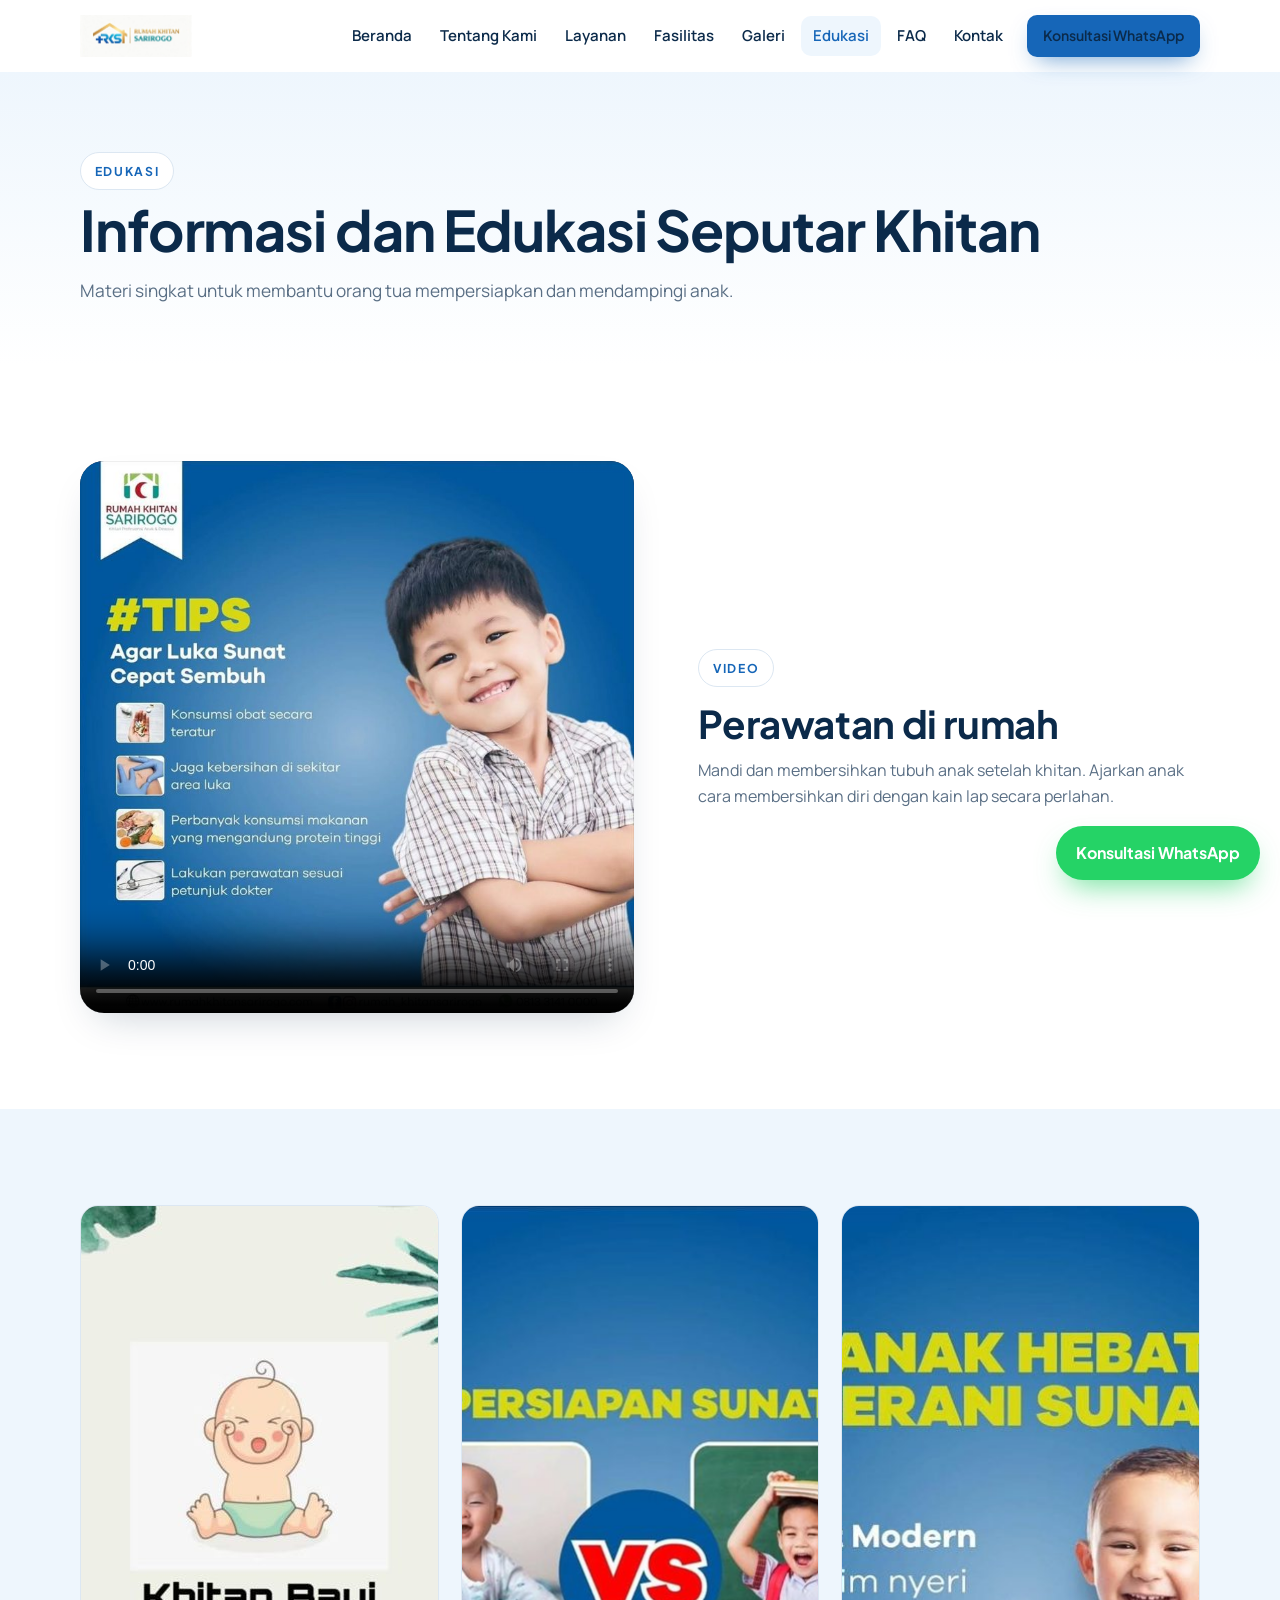
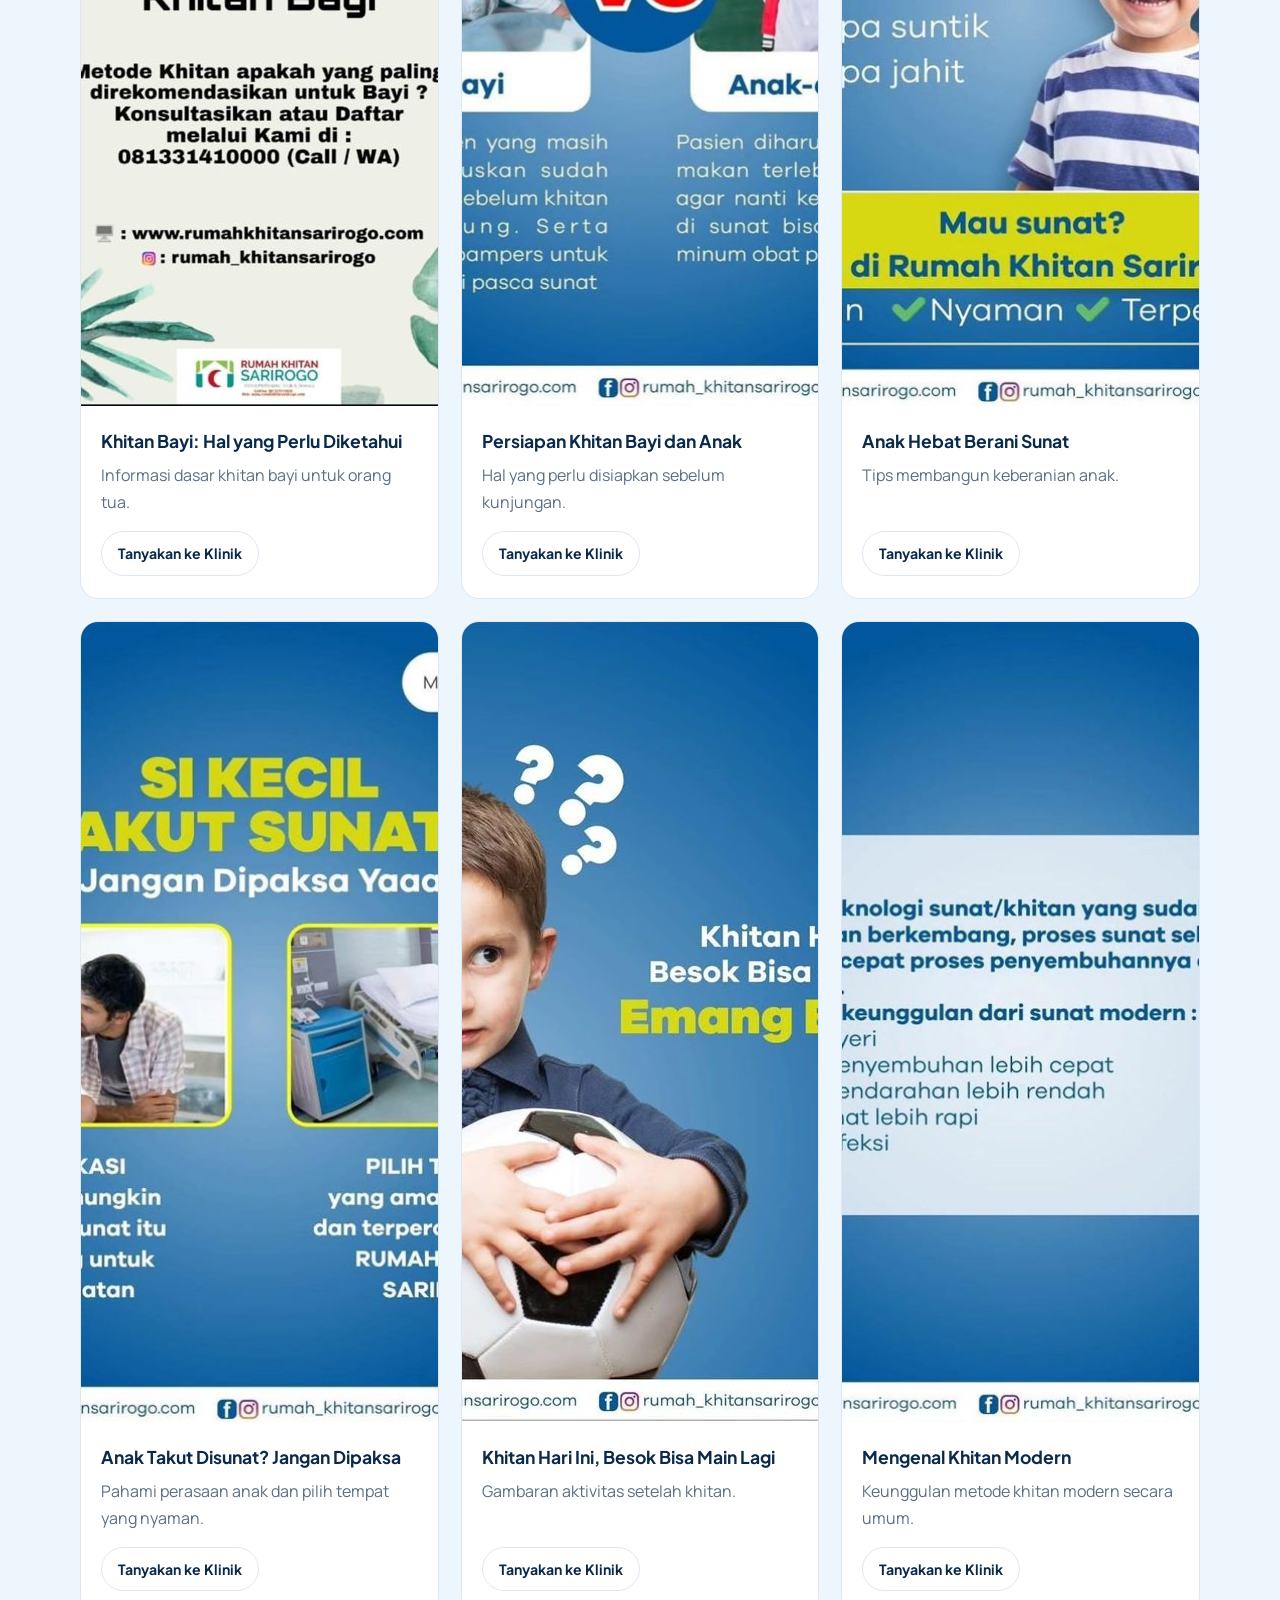
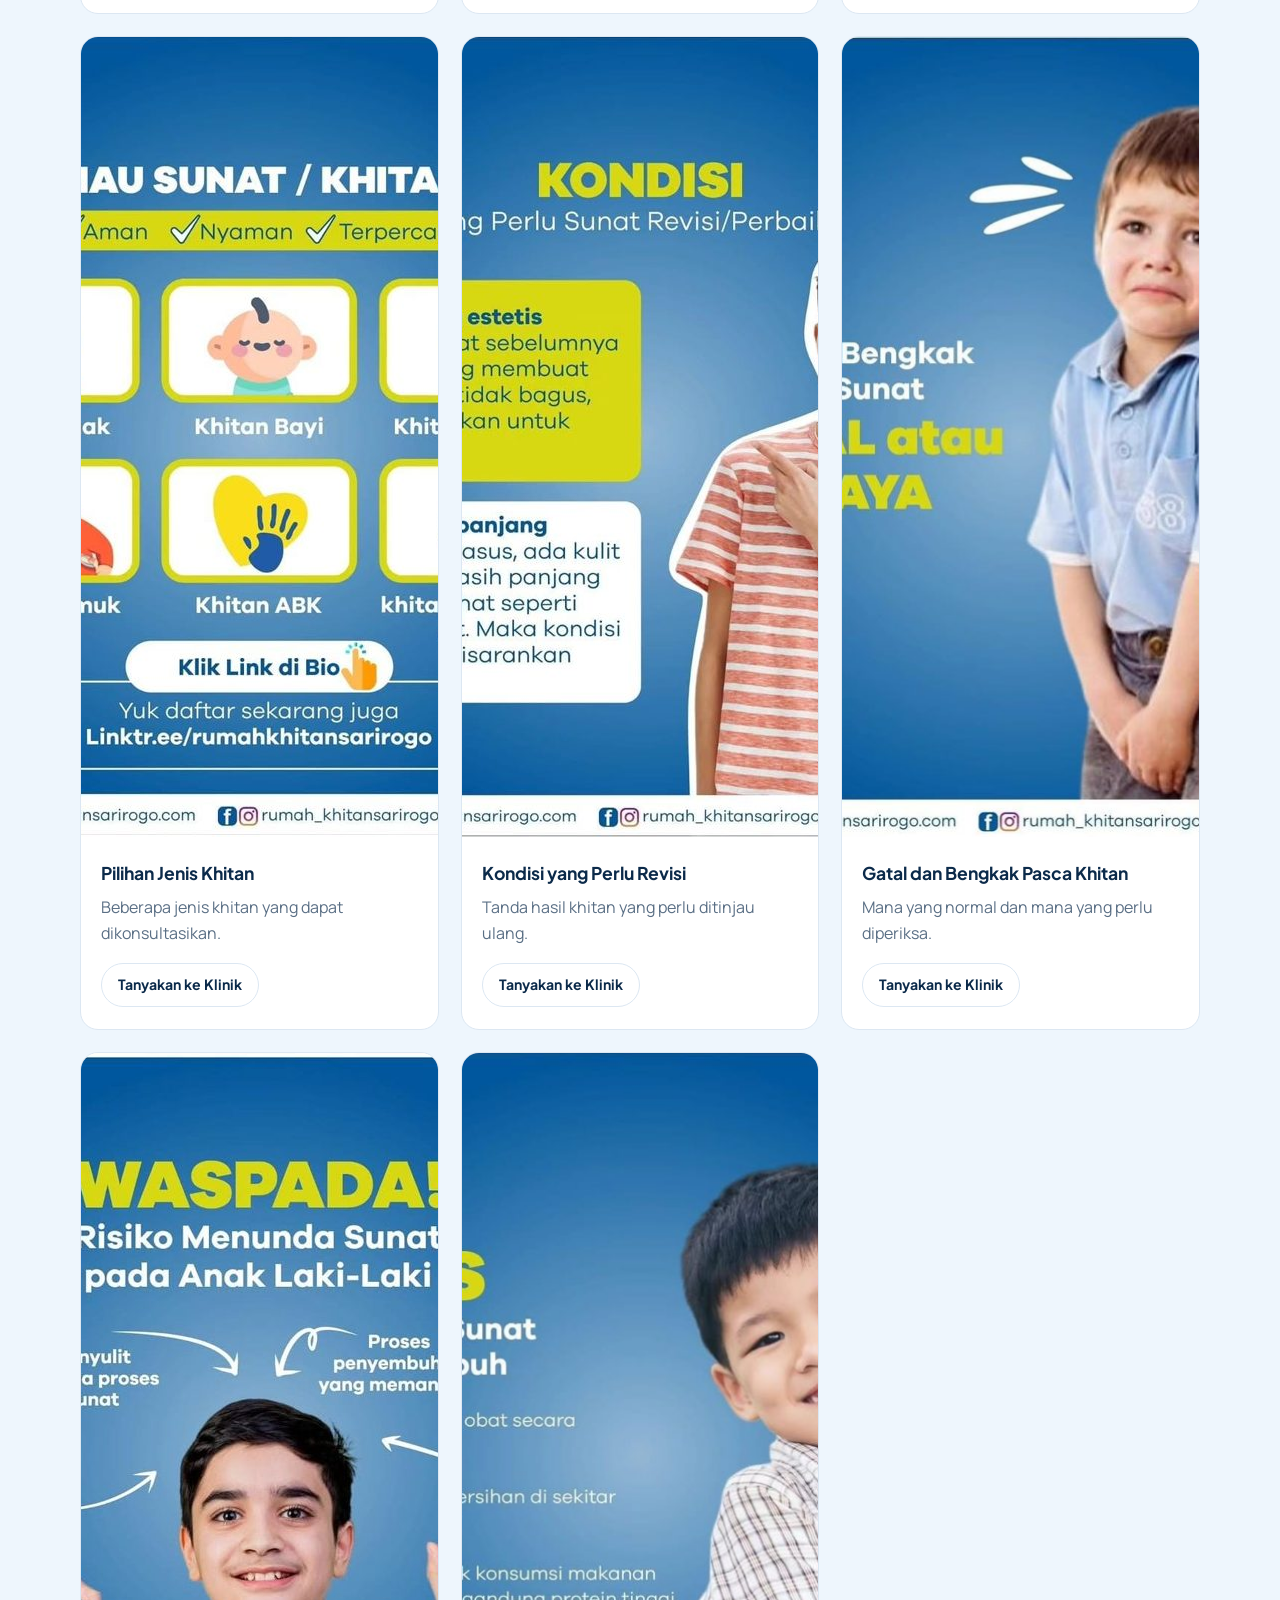
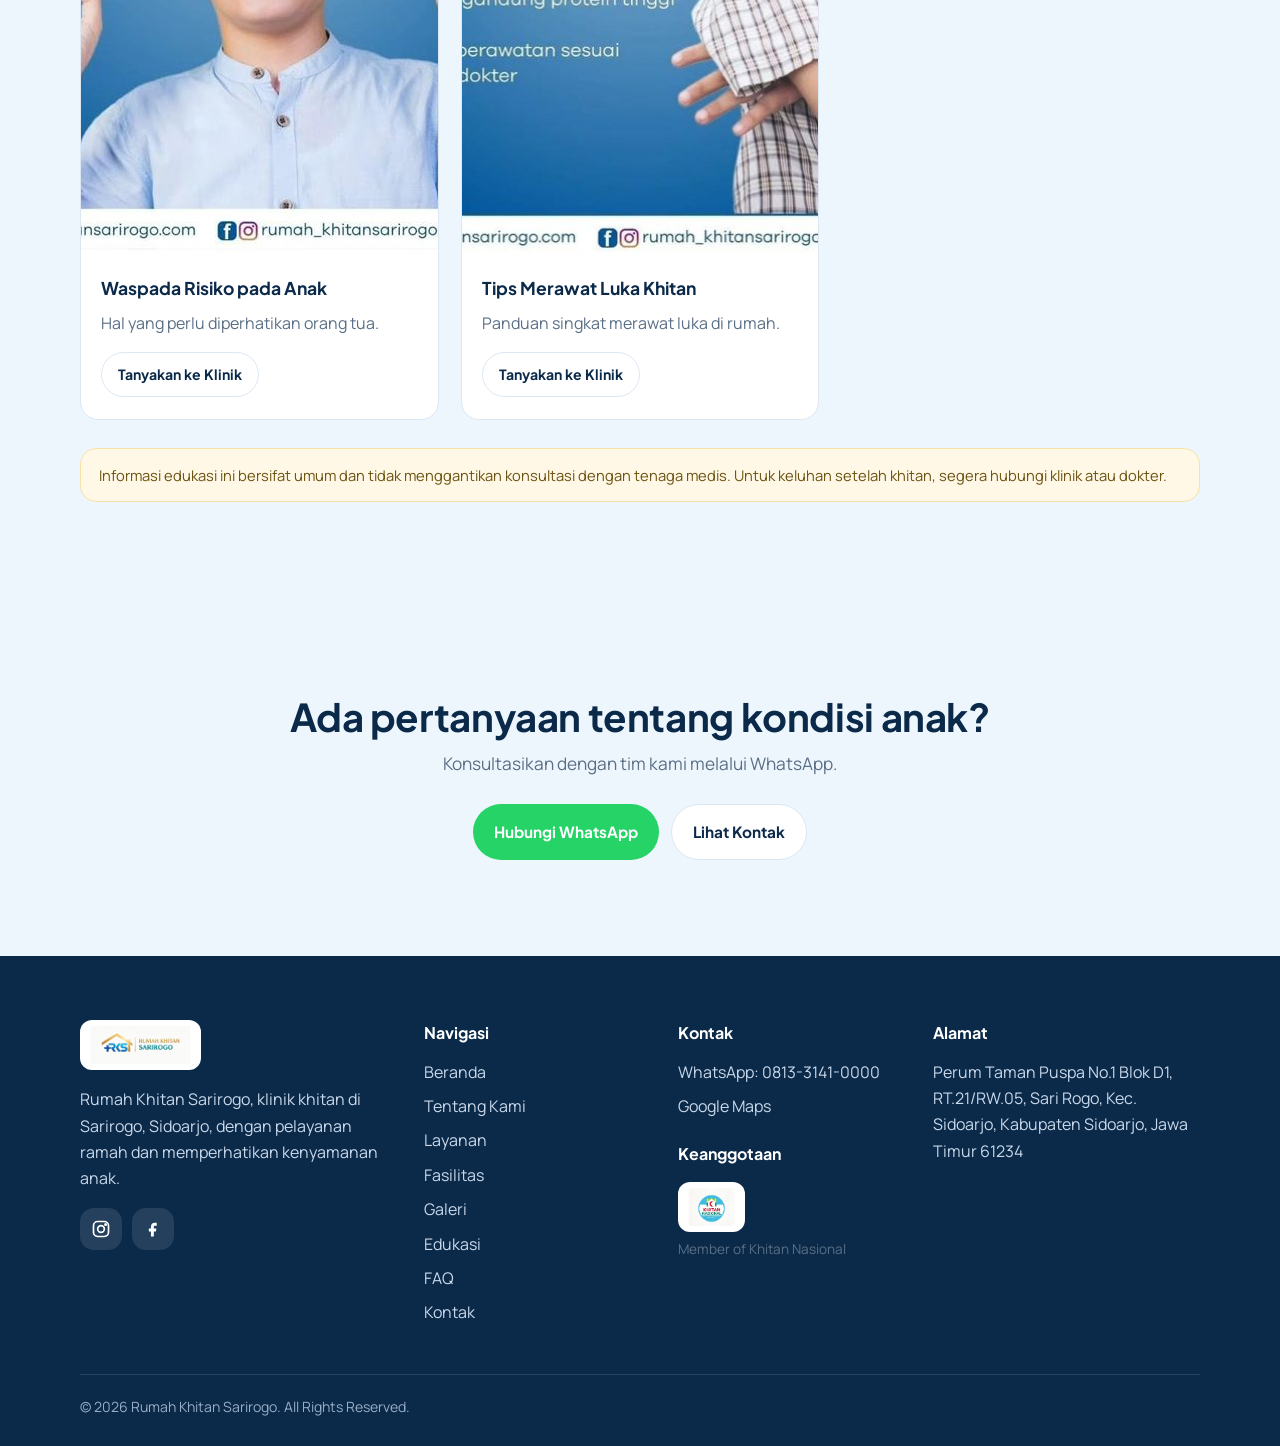
==== edukasi.html @ 59f032e2 "Add files via upload" ====
<!doctype html><html lang="id"><head><meta charset="utf-8">
<meta name="viewport" content="width=device-width,initial-scale=1">
<title>Edukasi Khitan | Rumah Khitan Sarirogo</title><meta name="description" content="Informasi dan edukasi seputar khitan bayi dan anak: persiapan, perawatan setelah khitan, dan hal yang perlu diperhatikan orang tua.">
<link rel="canonical" href="https://www.rumahkhitansarirogo.com/edukasi.html"><link rel="icon" href="assets/img/symbol-rks.jpg">
<meta property="og:type" content="website"><meta property="og:title" content="Edukasi Khitan | Rumah Khitan Sarirogo"><meta property="og:description" content="Informasi dan edukasi seputar khitan bayi dan anak: persiapan, perawatan setelah khitan, dan hal yang perlu diperhatikan orang tua."><meta property="og:url" content="https://www.rumahkhitansarirogo.com/edukasi.html"><meta property="og:image" content="https://www.rumahkhitansarirogo.com/assets/img/klinik-depan-1.jpg"><meta property="og:locale" content="id_ID">
<link rel="preconnect" href="https://fonts.googleapis.com"><link rel="preconnect" href="https://fonts.gstatic.com" crossorigin>
<link href="https://fonts.googleapis.com/css2?family=Manrope:wght@400;500;600;700&family=Plus+Jakarta+Sans:wght@600;700;800&display=swap" rel="stylesheet">
<link rel="stylesheet" href="assets/css/style.css"></head><body>
<header class="site"><div class="wrap bar">
<a href="index.html" aria-label="Rumah Khitan Sarirogo - Beranda"><img src="assets/img/logo-rks.jpg" alt="Logo Rumah Khitan Sarirogo" width="900" height="338"></a>
<button class="burger" aria-label="Buka menu" aria-expanded="false" aria-controls="menu"><span></span><span></span><span></span></button>
<nav class="menu" id="menu" aria-label="Navigasi utama"><a href="index.html">Beranda</a><a href="tentang.html">Tentang Kami</a><a href="layanan.html">Layanan</a><a href="fasilitas.html">Fasilitas</a><a href="galeri.html">Galeri</a><a href="edukasi.html">Edukasi</a><a href="faq.html">FAQ</a><a href="kontak.html">Kontak</a>
<a class="btn btn-primary" data-wa="">Konsultasi WhatsApp</a></nav></div></header>
<main id="main"><section class="page-hero"><div class="wrap"><span class="eyebrow">Edukasi</span><h1>Informasi dan Edukasi Seputar Khitan</h1><p class="lead">Materi singkat untuk membantu orang tua mempersiapkan dan mendampingi anak.</p></div></section><section><div class="wrap split"><div class="round"><video controls preload="metadata" playsinline poster="assets/img/edu-tips-luka.jpg" style="width:100%;height:auto;background:#0b1f36" aria-label="Video perawatan setelah khitan"><source src="assets/video/edukasi-perawatan.mp4" type="video/mp4"></video></div><div class="reveal"><span class="eyebrow">Video</span><h2 style="margin-top:14px">Perawatan di rumah</h2><p>Mandi dan membersihkan tubuh anak setelah khitan. Ajarkan anak cara membersihkan diri dengan kain lap secara perlahan.</p></div></div></section><section class="alt"><div class="wrap"><div class="grid-3"><div class="poster reveal" style="--d:0.0s"><img src="assets/img/edu-khitan-bayi.jpg" alt="Khitan Bayi: Hal yang Perlu Diketahui" loading="lazy" width="800" height="800"><div><h3>Khitan Bayi: Hal yang Perlu Diketahui</h3><p>Informasi dasar khitan bayi untuk orang tua.</p><a class="btn btn-ghost" data-wa="Halo Rumah Khitan Sarirogo, saya ingin bertanya mengenai Khitan Bayi: Hal yang Perlu Diketahui. Mohon informasinya. Terima kasih.">Tanyakan ke Klinik</a></div></div><div class="poster reveal" style="--d:0.1s"><img src="assets/img/edu-persiapan.jpg" alt="Persiapan Khitan Bayi dan Anak" loading="lazy" width="800" height="800"><div><h3>Persiapan Khitan Bayi dan Anak</h3><p>Hal yang perlu disiapkan sebelum kunjungan.</p><a class="btn btn-ghost" data-wa="Halo Rumah Khitan Sarirogo, saya ingin bertanya mengenai Persiapan Khitan Bayi dan Anak. Mohon informasinya. Terima kasih.">Tanyakan ke Klinik</a></div></div><div class="poster reveal" style="--d:0.2s"><img src="assets/img/edu-anak-berani.jpg" alt="Anak Hebat Berani Sunat" loading="lazy" width="800" height="800"><div><h3>Anak Hebat Berani Sunat</h3><p>Tips membangun keberanian anak.</p><a class="btn btn-ghost" data-wa="Halo Rumah Khitan Sarirogo, saya ingin bertanya mengenai Anak Hebat Berani Sunat. Mohon informasinya. Terima kasih.">Tanyakan ke Klinik</a></div></div><div class="poster reveal" style="--d:0.0s"><img src="assets/img/edu-anak-takut.jpg" alt="Anak Takut Disunat? Jangan Dipaksa" loading="lazy" width="800" height="800"><div><h3>Anak Takut Disunat? Jangan Dipaksa</h3><p>Pahami perasaan anak dan pilih tempat yang nyaman.</p><a class="btn btn-ghost" data-wa="Halo Rumah Khitan Sarirogo, saya ingin bertanya mengenai Anak Takut Disunat? Jangan Dipaksa. Mohon informasinya. Terima kasih.">Tanyakan ke Klinik</a></div></div><div class="poster reveal" style="--d:0.1s"><img src="assets/img/edu-khitan-hari-ini.jpg" alt="Khitan Hari Ini, Besok Bisa Main Lagi" loading="lazy" width="800" height="800"><div><h3>Khitan Hari Ini, Besok Bisa Main Lagi</h3><p>Gambaran aktivitas setelah khitan.</p><a class="btn btn-ghost" data-wa="Halo Rumah Khitan Sarirogo, saya ingin bertanya mengenai Khitan Hari Ini, Besok Bisa Main Lagi. Mohon informasinya. Terima kasih.">Tanyakan ke Klinik</a></div></div><div class="poster reveal" style="--d:0.2s"><img src="assets/img/edu-teknologi-modern.jpg" alt="Mengenal Khitan Modern" loading="lazy" width="800" height="800"><div><h3>Mengenal Khitan Modern</h3><p>Keunggulan metode khitan modern secara umum.</p><a class="btn btn-ghost" data-wa="Halo Rumah Khitan Sarirogo, saya ingin bertanya mengenai Mengenal Khitan Modern. Mohon informasinya. Terima kasih.">Tanyakan ke Klinik</a></div></div><div class="poster reveal" style="--d:0.0s"><img src="assets/img/edu-jenis-khitan.jpg" alt="Pilihan Jenis Khitan" loading="lazy" width="800" height="800"><div><h3>Pilihan Jenis Khitan</h3><p>Beberapa jenis khitan yang dapat dikonsultasikan.</p><a class="btn btn-ghost" data-wa="Halo Rumah Khitan Sarirogo, saya ingin bertanya mengenai Pilihan Jenis Khitan. Mohon informasinya. Terima kasih.">Tanyakan ke Klinik</a></div></div><div class="poster reveal" style="--d:0.1s"><img src="assets/img/edu-kondisi-revisi.jpg" alt="Kondisi yang Perlu Revisi" loading="lazy" width="800" height="800"><div><h3>Kondisi yang Perlu Revisi</h3><p>Tanda hasil khitan yang perlu ditinjau ulang.</p><a class="btn btn-ghost" data-wa="Halo Rumah Khitan Sarirogo, saya ingin bertanya mengenai Kondisi yang Perlu Revisi. Mohon informasinya. Terima kasih.">Tanyakan ke Klinik</a></div></div><div class="poster reveal" style="--d:0.2s"><img src="assets/img/edu-gatal-bengkak.jpg" alt="Gatal dan Bengkak Pasca Khitan" loading="lazy" width="800" height="800"><div><h3>Gatal dan Bengkak Pasca Khitan</h3><p>Mana yang normal dan mana yang perlu diperiksa.</p><a class="btn btn-ghost" data-wa="Halo Rumah Khitan Sarirogo, saya ingin bertanya mengenai Gatal dan Bengkak Pasca Khitan. Mohon informasinya. Terima kasih.">Tanyakan ke Klinik</a></div></div><div class="poster reveal" style="--d:0.0s"><img src="assets/img/edu-waspada.jpg" alt="Waspada Risiko pada Anak" loading="lazy" width="800" height="800"><div><h3>Waspada Risiko pada Anak</h3><p>Hal yang perlu diperhatikan orang tua.</p><a class="btn btn-ghost" data-wa="Halo Rumah Khitan Sarirogo, saya ingin bertanya mengenai Waspada Risiko pada Anak. Mohon informasinya. Terima kasih.">Tanyakan ke Klinik</a></div></div><div class="poster reveal" style="--d:0.1s"><img src="assets/img/edu-tips-luka.jpg" alt="Tips Merawat Luka Khitan" loading="lazy" width="800" height="800"><div><h3>Tips Merawat Luka Khitan</h3><p>Panduan singkat merawat luka di rumah.</p><a class="btn btn-ghost" data-wa="Halo Rumah Khitan Sarirogo, saya ingin bertanya mengenai Tips Merawat Luka Khitan. Mohon informasinya. Terima kasih.">Tanyakan ke Klinik</a></div></div></div><div class="note" style="margin-top:28px">Informasi edukasi ini bersifat umum dan tidak menggantikan konsultasi dengan tenaga medis. Untuk keluhan setelah khitan, segera hubungi klinik atau dokter.</div></div></section><section class="alt"><div class="wrap center reveal"><h2>Ada pertanyaan tentang kondisi anak?</h2><p class="lead" style="margin-inline:auto">Konsultasikan dengan tim kami melalui WhatsApp.</p><div class="cta-row" style="justify-content:center"><a class="btn btn-wa" data-wa="Halo Rumah Khitan Sarirogo, saya ingin bertanya mengenai informasi layanan khitan. Mohon informasinya. Terima kasih.">Hubungi WhatsApp</a><a class="btn btn-ghost" href="kontak.html">Lihat Kontak</a></div></div></section></main>
<footer class="site"><div class="wrap foot">
<div><img src="assets/img/logo-rks.jpg" alt="Logo Rumah Khitan Sarirogo" width="900" height="338">
<p style="color:#c9d8ea;margin-top:16px">Rumah Khitan Sarirogo, klinik khitan di Sarirogo, Sidoarjo, dengan pelayanan ramah dan memperhatikan kenyamanan anak.</p>
<div class="social"><a href="https://www.instagram.com/rumah_khitansarirogo/" target="_blank" rel="noopener noreferrer" aria-label="Instagram Rumah Khitan Sarirogo"><svg viewBox="0 0 24 24" fill="none" stroke="#fff" stroke-width="2"><rect x="3" y="3" width="18" height="18" rx="5"/><circle cx="12" cy="12" r="4"/><circle cx="17.5" cy="6.5" r=".8" fill="#fff"/></svg></a><a href="https://www.facebook.com/share/1GsitP2pYk/" target="_blank" rel="noopener noreferrer" aria-label="Facebook Rumah Khitan Sarirogo"><svg viewBox="0 0 24 24"><path fill="#fff" d="M14 8h2.5V4.5H14c-2.5 0-4.5 2-4.5 4.5v2.5H7V15h2.5v6H13v-6h2.6l.4-3.5H13V9.2c0-.7.5-1.2 1-1.2z"/></svg></a></div></div>
<div><h4>Navigasi</h4><ul><li><a href="index.html">Beranda</a></li><li><a href="tentang.html">Tentang Kami</a></li><li><a href="layanan.html">Layanan</a></li><li><a href="fasilitas.html">Fasilitas</a></li><li><a href="galeri.html">Galeri</a></li><li><a href="edukasi.html">Edukasi</a></li><li><a href="faq.html">FAQ</a></li><li><a href="kontak.html">Kontak</a></li></ul></div>
<div><h4>Kontak</h4><ul><li><a data-wa="">WhatsApp: 0813-3141-0000</a></li><li><a href="https://maps.app.goo.gl/oSvwCLQ6PUd3W9Mr6" target="_blank" rel="noopener noreferrer">Google Maps</a></li></ul>
<h4 style="margin-top:22px">Keanggotaan</h4><img class="kn-foot" src="assets/img/khitan-nasional.jpg" alt="Logo Khitan Nasional" width="500" height="500"><p style="font-size:.85rem;margin-top:6px">Member of Khitan Nasional</p></div>
<div><h4>Alamat</h4><p style="color:#c9d8ea">Perum Taman Puspa No.1 Blok D1, RT.21/RW.05, Sari Rogo, Kec. Sidoarjo, Kabupaten Sidoarjo, Jawa Timur 61234</p></div>
</div><div class="wrap copy">© 2026 Rumah Khitan Sarirogo. All Rights Reserved.</div></footer>
<a class="fab" data-wa="" aria-label="Konsultasi via WhatsApp">Konsultasi WhatsApp</a>
<button class="totop" aria-label="Kembali ke atas">↑</button>
<dialog class="lb" id="lb" aria-label="Galeri foto"><button class="lb-close">Tutup ✕</button><button class="lb-btn lb-prev" aria-label="Sebelumnya">‹</button><img src="" alt=""><button class="lb-btn lb-next" aria-label="Berikutnya">›</button></dialog>
<script src="assets/js/main.js"></script></body></html>
---- assets/css/style.css ----
:root{--blue:#1666b8;--navy:#0b2a4a;--sky:#eef6fd;--gold:#f2b632;--ink:#15324f;--muted:#5a6f85;--line:#dce7f2;--r:20px;--shadow:0 18px 40px -18px rgba(11,42,74,.25)}
*{box-sizing:border-box}
html{scroll-behavior:smooth;scroll-padding-top:90px}
body{margin:0;font-family:Manrope,system-ui,sans-serif;color:var(--ink);background:#fff;line-height:1.65;font-size:16px;overflow-x:hidden}
h1,h2,h3,h4,.btn,.eyebrow{font-family:"Plus Jakarta Sans",Manrope,sans-serif}
h1{font-size:clamp(2.1rem,5vw,3.5rem);line-height:1.12;margin:.5rem 0 1rem;color:var(--navy);letter-spacing:-.02em}
h2{font-size:clamp(1.6rem,3.2vw,2.4rem);line-height:1.2;color:var(--navy);margin:0 0 .6rem;letter-spacing:-.01em}
h3{font-size:1.1rem;margin:.2rem 0 .4rem;color:var(--navy)}
p{margin:0 0 1rem;color:var(--muted)}
img,video{max-width:100%;display:block}
a{color:var(--blue)}
.wrap{width:min(1120px,92%);margin:0 auto}
section{padding:clamp(56px,8vw,96px) 0}
.alt{background:var(--sky)}
.eyebrow{display:inline-block;font-weight:700;font-size:.76rem;letter-spacing:.14em;text-transform:uppercase;color:var(--blue);background:#fff;border:1px solid var(--line);padding:.5rem .85rem;border-radius:999px}
.lead{font-size:1.08rem;max-width:60ch}
.center{text-align:center}.center .lead{margin-inline:auto}
.btn{display:inline-flex;align-items:center;justify-content:center;gap:.5rem;padding:.9rem 1.3rem;border-radius:999px;font-weight:700;text-decoration:none;border:0;cursor:pointer;transition:transform .25s,box-shadow .25s,background .25s,border-color .25s;font-size:.96rem;background:none}
.btn-primary{background:var(--blue);color:#fff;box-shadow:0 10px 24px -10px rgba(22,102,184,.7)}
.btn-primary:hover{transform:translateY(-2px);box-shadow:0 16px 30px -12px rgba(22,102,184,.8)}
.btn-ghost{background:#fff;color:var(--navy);border:1px solid var(--line)}
.btn-ghost:hover{transform:translateY(-2px);border-color:var(--blue)}
.btn-wa{background:#25d366;color:#fff}
.btn-wa:hover{transform:translateY(-2px)}
header.site{position:sticky;top:0;z-index:50;background:rgba(255,255,255,.96);backdrop-filter:blur(8px);transition:box-shadow .3s}
header.site.scrolled{box-shadow:0 8px 24px -14px rgba(11,42,74,.35)}
.bar{display:flex;align-items:center;justify-content:space-between;height:72px;gap:16px}
.bar>a img{height:42px;width:auto}
nav.menu{display:flex;align-items:center;gap:4px}
nav.menu a{color:var(--navy);text-decoration:none;font-weight:600;font-size:.94rem;padding:.5rem .75rem;border-radius:10px;transition:background .2s,color .2s}
nav.menu a:hover,nav.menu a.active{background:var(--sky);color:var(--blue)}
nav.menu .btn{margin-left:8px;padding:.6rem 1rem;font-size:.88rem}
.burger{display:none;background:none;border:0;width:44px;height:44px;cursor:pointer}
.burger span{display:block;width:22px;height:2px;background:var(--navy);margin:5px auto;transition:transform .3s,opacity .3s}
.burger[aria-expanded=true] span:nth-child(1){transform:translateY(7px) rotate(45deg)}
.burger[aria-expanded=true] span:nth-child(2){opacity:0}
.burger[aria-expanded=true] span:nth-child(3){transform:translateY(-7px) rotate(-45deg)}
@media(max-width:1180px){
 .burger{display:block}
 nav.menu{position:absolute;left:0;right:0;top:72px;background:#fff;flex-direction:column;align-items:stretch;padding:0 4%;box-shadow:0 20px 30px -20px rgba(11,42,74,.4);max-height:0;overflow:hidden;opacity:0;transition:max-height .45s ease,opacity .3s ease,padding .3s}
 nav.menu.open{max-height:520px;opacity:1;padding:8px 4% 20px}
 nav.menu a{padding:.9rem .5rem}
 nav.menu .btn{margin:10px 0 0;justify-content:center}
}
.hero{padding:clamp(40px,6vw,76px) 0 clamp(56px,7vw,88px);background:radial-gradient(1000px 480px at 92% -10%,#dcecfc,transparent 60%),#fff}
.hero-grid,.split{display:grid;grid-template-columns:1.05fr .95fr;gap:clamp(28px,5vw,64px);align-items:center}
.hero-media{position:relative}
.frame{border-radius:28px;overflow:hidden;box-shadow:var(--shadow)}
.frame img{width:100%;height:auto}
.badge{position:absolute;left:-14px;bottom:24px;background:#fff;border-radius:16px;padding:14px 18px;box-shadow:var(--shadow)}
.badge strong{font:800 1.6rem/1 "Plus Jakarta Sans";color:var(--navy)}
.badge small{color:var(--muted)}
.stars{color:var(--gold);letter-spacing:2px;font-size:.95rem}
.chips{display:flex;flex-wrap:wrap;gap:10px;margin:24px 0 0;padding:0;list-style:none}
.chips li{background:#fff;border:1px solid var(--line);border-radius:999px;padding:.45rem .9rem;font-size:.88rem;font-weight:600;color:var(--navy)}
.cta-row{display:flex;flex-wrap:wrap;gap:12px;margin-top:26px}
.grid-4,.grid-3,.grid-2{display:grid;gap:22px}
.grid-4{grid-template-columns:repeat(4,1fr)}.grid-3{grid-template-columns:repeat(3,1fr)}.grid-2{grid-template-columns:repeat(2,1fr)}
.card{background:#fff;border:1px solid var(--line);border-radius:var(--r);padding:26px;transition:transform .35s,box-shadow .35s,border-color .35s;height:100%;display:flex;flex-direction:column}
.card:hover{transform:translateY(-6px);box-shadow:var(--shadow);border-color:#c5dbf1}
.card .btn{margin-top:auto;align-self:flex-start;padding:.6rem 1rem;font-size:.88rem}
.num{width:44px;height:44px;border-radius:14px;background:var(--sky);color:var(--blue);display:grid;place-items:center;font:800 .95rem "Plus Jakarta Sans";margin-bottom:16px}
.card:nth-child(even) .num{background:#fff3d6;color:var(--navy)}
.round{border-radius:24px;overflow:hidden;box-shadow:var(--shadow)}
.round img{width:100%;height:auto}
.check{list-style:none;padding:0;margin:14px 0 0}
.check li{padding-left:28px;position:relative;margin:.55rem 0;color:var(--ink)}
.check li:before{content:"";position:absolute;left:0;top:.5em;width:12px;height:12px;border-radius:50%;background:var(--gold);box-shadow:0 0 0 4px #fff3d6}
.stat{display:flex;gap:16px;flex-wrap:wrap;margin-top:28px}
.stat div{background:#fff;border:1px solid var(--line);border-radius:18px;padding:18px 22px;min-width:160px}
.stat b{display:block;font:800 2.1rem/1 "Plus Jakarta Sans";color:var(--navy)}
.stat span{font-size:.86rem;color:var(--muted)}
.note{margin-top:24px;background:#fff8e6;border:1px solid #f6e2a6;border-radius:16px;padding:14px 18px;font-size:.92rem;color:#6b5210}
.poster{border-radius:18px;overflow:hidden;border:1px solid var(--line);background:#fff;height:100%;display:flex;flex-direction:column;transition:transform .35s,box-shadow .35s}
.poster:hover{transform:translateY(-6px);box-shadow:var(--shadow)}
.poster img{width:100%;aspect-ratio:1/1;object-fit:cover}
.poster div{padding:18px 20px 22px;display:flex;flex-direction:column;flex:1}
.poster .btn{margin-top:auto;align-self:flex-start;padding:.6rem 1rem;font-size:.88rem}
details.faq{background:#fff;border:1px solid var(--line);border-radius:16px;margin-bottom:12px;padding:0 20px;transition:border-color .3s,box-shadow .3s}
details.faq[open]{border-color:#c5dbf1;box-shadow:0 12px 26px -20px rgba(11,42,74,.5)}
details.faq summary{cursor:pointer;list-style:none;padding:18px 0;font:700 1.02rem "Plus Jakarta Sans";color:var(--navy);display:flex;justify-content:space-between;gap:12px}
details.faq summary::-webkit-details-marker{display:none}
details.faq summary:after{content:"+";font-size:1.4rem;line-height:1;color:var(--blue);transition:transform .3s}
details.faq[open] summary:after{transform:rotate(45deg)}
details.faq .ans{padding:0 0 18px;animation:fadeIn .4s ease}
.filters{display:flex;gap:10px;flex-wrap:wrap;margin-bottom:28px}
.filters button{border:1px solid var(--line);background:#fff;color:var(--navy);border-radius:999px;padding:.55rem 1rem;font:700 .9rem "Plus Jakarta Sans";cursor:pointer;transition:.25s}
.filters button.on,.filters button:hover{background:var(--blue);color:#fff;border-color:var(--blue)}
.gallery{display:grid;grid-template-columns:repeat(3,1fr);gap:18px}
.gal{border:0;padding:0;border-radius:20px;overflow:hidden;cursor:zoom-in;background:var(--sky);aspect-ratio:4/3;display:block;width:100%;transition:transform .4s,box-shadow .4s}
.gal:hover{transform:translateY(-4px);box-shadow:var(--shadow)}
.gal img{width:100%;height:100%;object-fit:cover;transition:transform .6s}
.gal:hover img{transform:scale(1.05)}
.gal-item.hidden{display:none}
.gal-item{display:flex;flex-direction:column}
.gal-item .tag{font-size:.85rem;color:var(--muted);margin-top:8px}
.gal-item video{border-radius:20px;aspect-ratio:4/3;object-fit:cover;width:100%;background:#0b1f36}
dialog.lb{border:0;padding:0;background:transparent;max-width:min(94vw,1100px);width:100%}
dialog.lb::backdrop{background:rgba(7,22,40,.85)}
dialog.lb[open]{animation:pop .35s ease}
dialog.lb img{width:100%;max-height:82vh;object-fit:contain;border-radius:16px;background:#0b1f36}
.lb-btn{position:absolute;top:50%;transform:translateY(-50%);background:#fff;border:0;width:44px;height:44px;border-radius:50%;font-size:1.2rem;cursor:pointer;color:var(--navy);box-shadow:var(--shadow)}
.lb-prev{left:-10px}.lb-next{right:-10px}
.lb-close{position:absolute;right:0;top:-46px;background:#fff;border:0;border-radius:12px;padding:.5rem .8rem;font-weight:700;cursor:pointer}
.field{display:grid;gap:6px;margin-bottom:14px}
.field label{font-weight:700;font-size:.9rem;color:var(--navy)}
.field input,.field select,.field textarea{font:inherit;padding:.8rem 1rem;border:1px solid #cfdcea;border-radius:12px;background:#fff;color:var(--ink)}
.field input:focus,.field select:focus,.field textarea:focus{outline:3px solid #bcd9f6;border-color:var(--blue)}
.info-row{padding:16px 0;border-bottom:1px solid var(--line)}
.info-row:last-child{border:0}
.info-row b{color:var(--navy);display:block}
.page-hero{padding:clamp(48px,7vw,80px) 0 clamp(32px,4vw,44px);background:linear-gradient(180deg,var(--sky),#fff)}
footer.site{background:var(--navy);color:#c9d8ea;padding:64px 0 28px}
footer.site h4{color:#fff;margin:0 0 12px}
footer.site a{color:#c9d8ea;text-decoration:none}
footer.site a:hover{color:#fff}
.foot{display:grid;grid-template-columns:1.4fr 1fr 1fr 1.2fr;gap:32px}
.foot img{height:50px;background:#fff;border-radius:12px;padding:6px 10px;width:auto}
.foot ul{list-style:none;padding:0;margin:0}
.foot li{margin:8px 0}
.copy{margin-top:40px;padding-top:20px;border-top:1px solid rgba(255,255,255,.12);font-size:.88rem;color:#97acc6}
.social{display:flex;gap:10px;margin-top:14px}
.social a{width:42px;height:42px;border-radius:14px;background:rgba(255,255,255,.1);display:grid;place-items:center;transition:transform .25s,background .25s}
.social a:hover{transform:translateY(-3px);background:var(--blue)}
.social svg{width:20px;height:20px}
.fab{position:fixed;right:20px;bottom:20px;z-index:60;background:#25d366;color:#fff;text-decoration:none;font-weight:700;padding:14px 20px;border-radius:999px;box-shadow:0 14px 30px -10px rgba(37,211,102,.7);animation:float 3.2s ease-in-out infinite;font-family:"Plus Jakarta Sans",sans-serif}
.totop{position:fixed;right:22px;bottom:96px;width:44px;height:44px;border-radius:50%;border:0;background:#fff;color:var(--navy);box-shadow:var(--shadow);cursor:pointer;opacity:0;pointer-events:none;transition:opacity .3s,transform .3s;transform:translateY(10px);font-size:1.1rem}
.totop.show{opacity:1;pointer-events:auto;transform:none}
.reveal{opacity:0;transform:translateY(26px);transition:opacity .8s cubic-bezier(.2,.7,.2,1),transform .8s cubic-bezier(.2,.7,.2,1);transition-delay:var(--d,0s)}
.reveal.in{opacity:1;transform:none}
.clip{clip-path:inset(0 0 100% 0 round 24px);transition:clip-path 1.1s cubic-bezier(.7,0,.2,1)}
.clip.in{clip-path:inset(0 0 0 0 round 24px)}
.kick>*{opacity:0;transform:translateY(18px);animation:up .9s cubic-bezier(.2,.7,.2,1) forwards;animation-delay:var(--d,0s)}
.hero-img{animation:imgIn 1.2s cubic-bezier(.7,0,.2,1) both .2s}
.hero-img .frame img{transform:scale(1.08);animation:drift 1.8s ease .3s forwards}
@keyframes up{to{opacity:1;transform:none}}
@keyframes imgIn{from{clip-path:inset(0 0 100% 0 round 28px)}to{clip-path:inset(0 0 0 0 round 28px)}}
@keyframes drift{to{transform:scale(1)}}
@keyframes float{50%{transform:translateY(-6px)}}
@keyframes fadeIn{from{opacity:0;transform:translateY(-6px)}to{opacity:1;transform:none}}
@keyframes pop{from{opacity:0;transform:scale(.96)}to{opacity:1;transform:none}}
@media(max-width:900px){.hero-grid,.split,.foot{grid-template-columns:1fr}.split>:first-child{order:0}.grid-4,.grid-3{grid-template-columns:1fr 1fr}.gallery{grid-template-columns:1fr 1fr}.badge{left:12px}}
@media(max-width:560px){.grid-4,.grid-3,.grid-2,.gallery{grid-template-columns:1fr}.bar>a img{height:36px}.fab{padding:14px 16px;font-size:.9rem}}
@media (prefers-reduced-motion:reduce){*,*:before,*:after{animation:none!important;transition:none!important;scroll-behavior:auto!important}.reveal,.clip,.kick>*{opacity:1!important;transform:none!important;clip-path:none!important}}
.member{display:flex;align-items:center;gap:22px;justify-content:center;flex-wrap:wrap;background:#fff;border:1px solid var(--line);border-radius:24px;padding:22px 28px;box-shadow:0 14px 30px -24px rgba(11,42,74,.5)}
.member img{height:86px;width:auto;border-radius:12px}
.member b{font:800 1.15rem "Plus Jakarta Sans";color:var(--navy);display:block}
.member span{color:var(--muted);font-size:.95rem}
.kn-foot{height:52px;width:auto;background:#fff;border-radius:12px;padding:4px;margin-top:14px}
.masonry{columns:3;column-gap:18px}
.masonry>*{break-inside:avoid;margin-bottom:18px;display:block}
.masonry img{width:100%;border-radius:18px}
.photo{border-radius:20px;overflow:hidden;background:var(--sky);box-shadow:var(--shadow)}
.photo img{width:100%;aspect-ratio:4/3;object-fit:cover}
.photo div{padding:14px 18px;color:var(--navy);font-weight:700;font-family:"Plus Jakarta Sans",sans-serif;font-size:.95rem}
.steps{counter-reset:s;list-style:none;padding:0;display:grid;grid-template-columns:repeat(3,1fr);gap:20px}
.steps li{counter-increment:s;background:#fff;border:1px solid var(--line);border-radius:var(--r);padding:24px}
.steps li:before{content:counter(s);display:grid;place-items:center;width:40px;height:40px;border-radius:50%;background:var(--blue);color:#fff;font:800 1rem "Plus Jakarta Sans";margin-bottom:12px}
@media(max-width:900px){.masonry{columns:2}.steps{grid-template-columns:1fr}}
@media(max-width:560px){.masonry{columns:1}.member img{height:64px}}
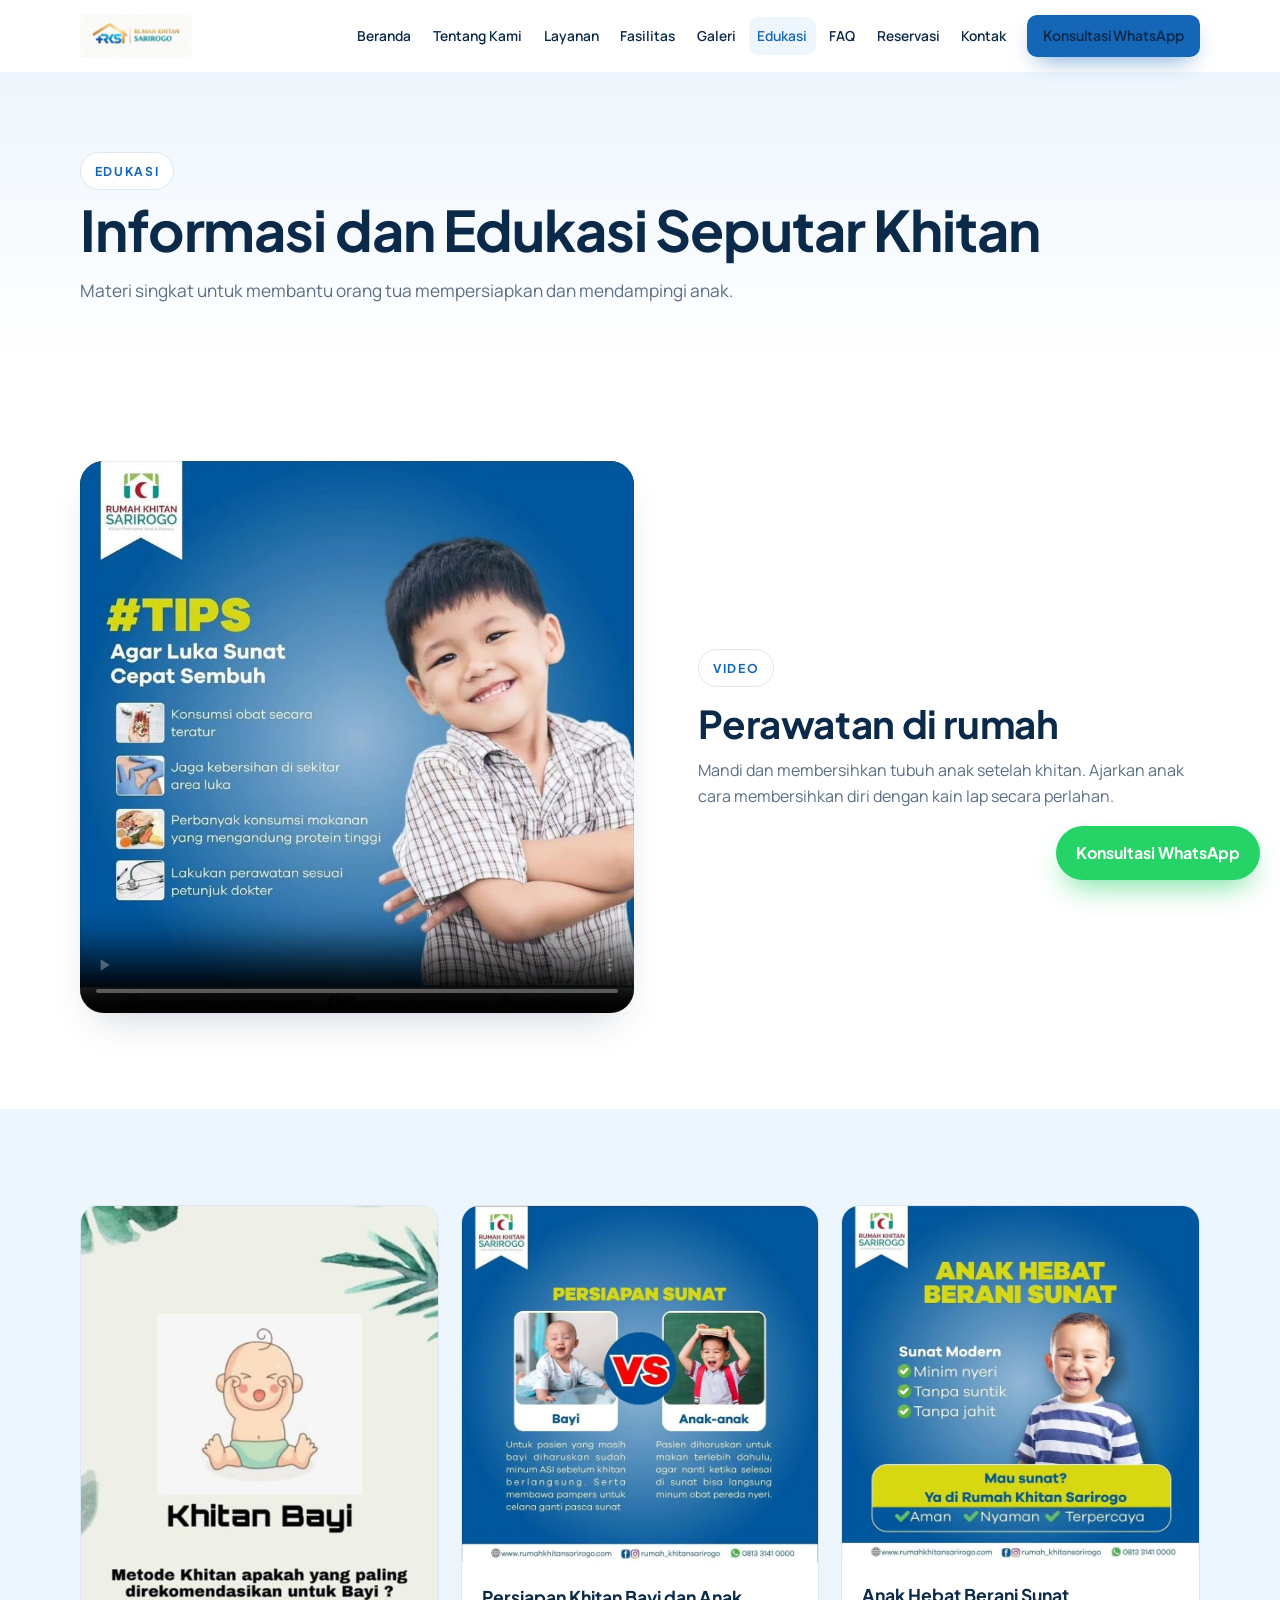
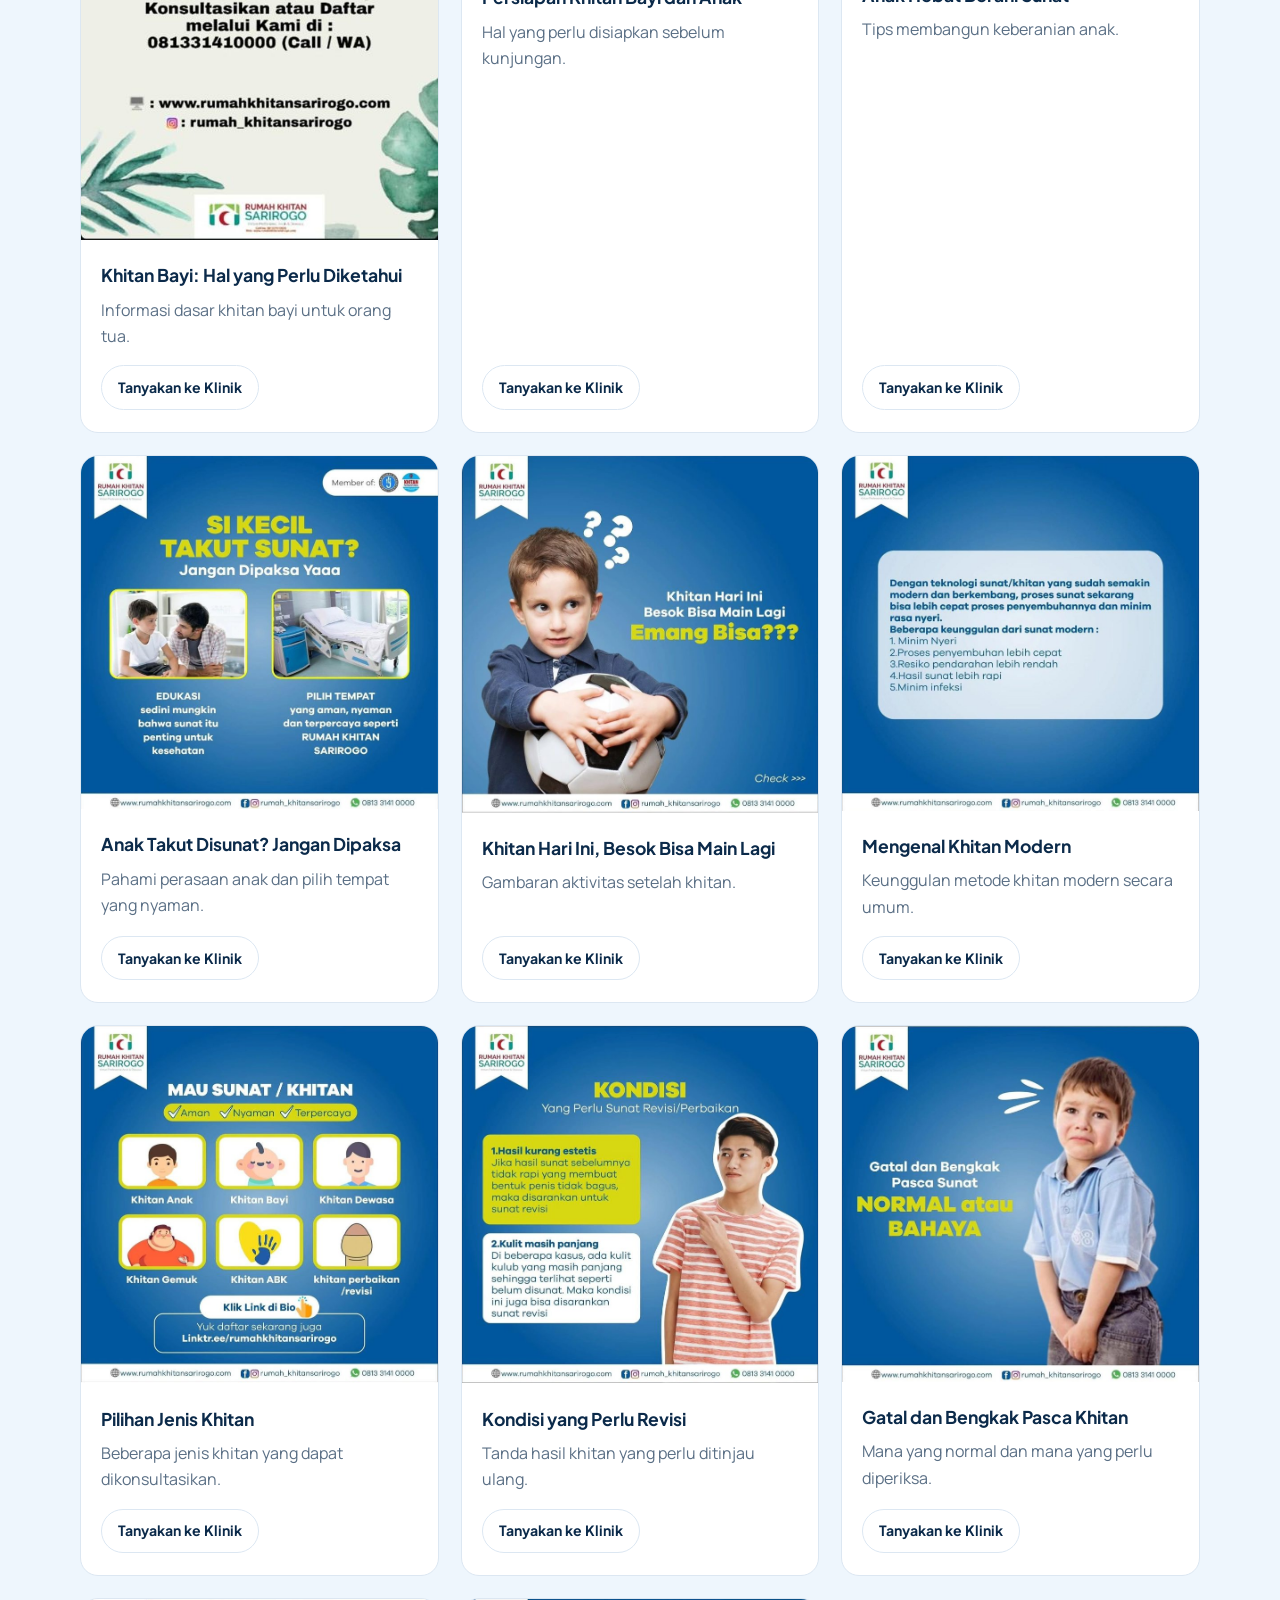
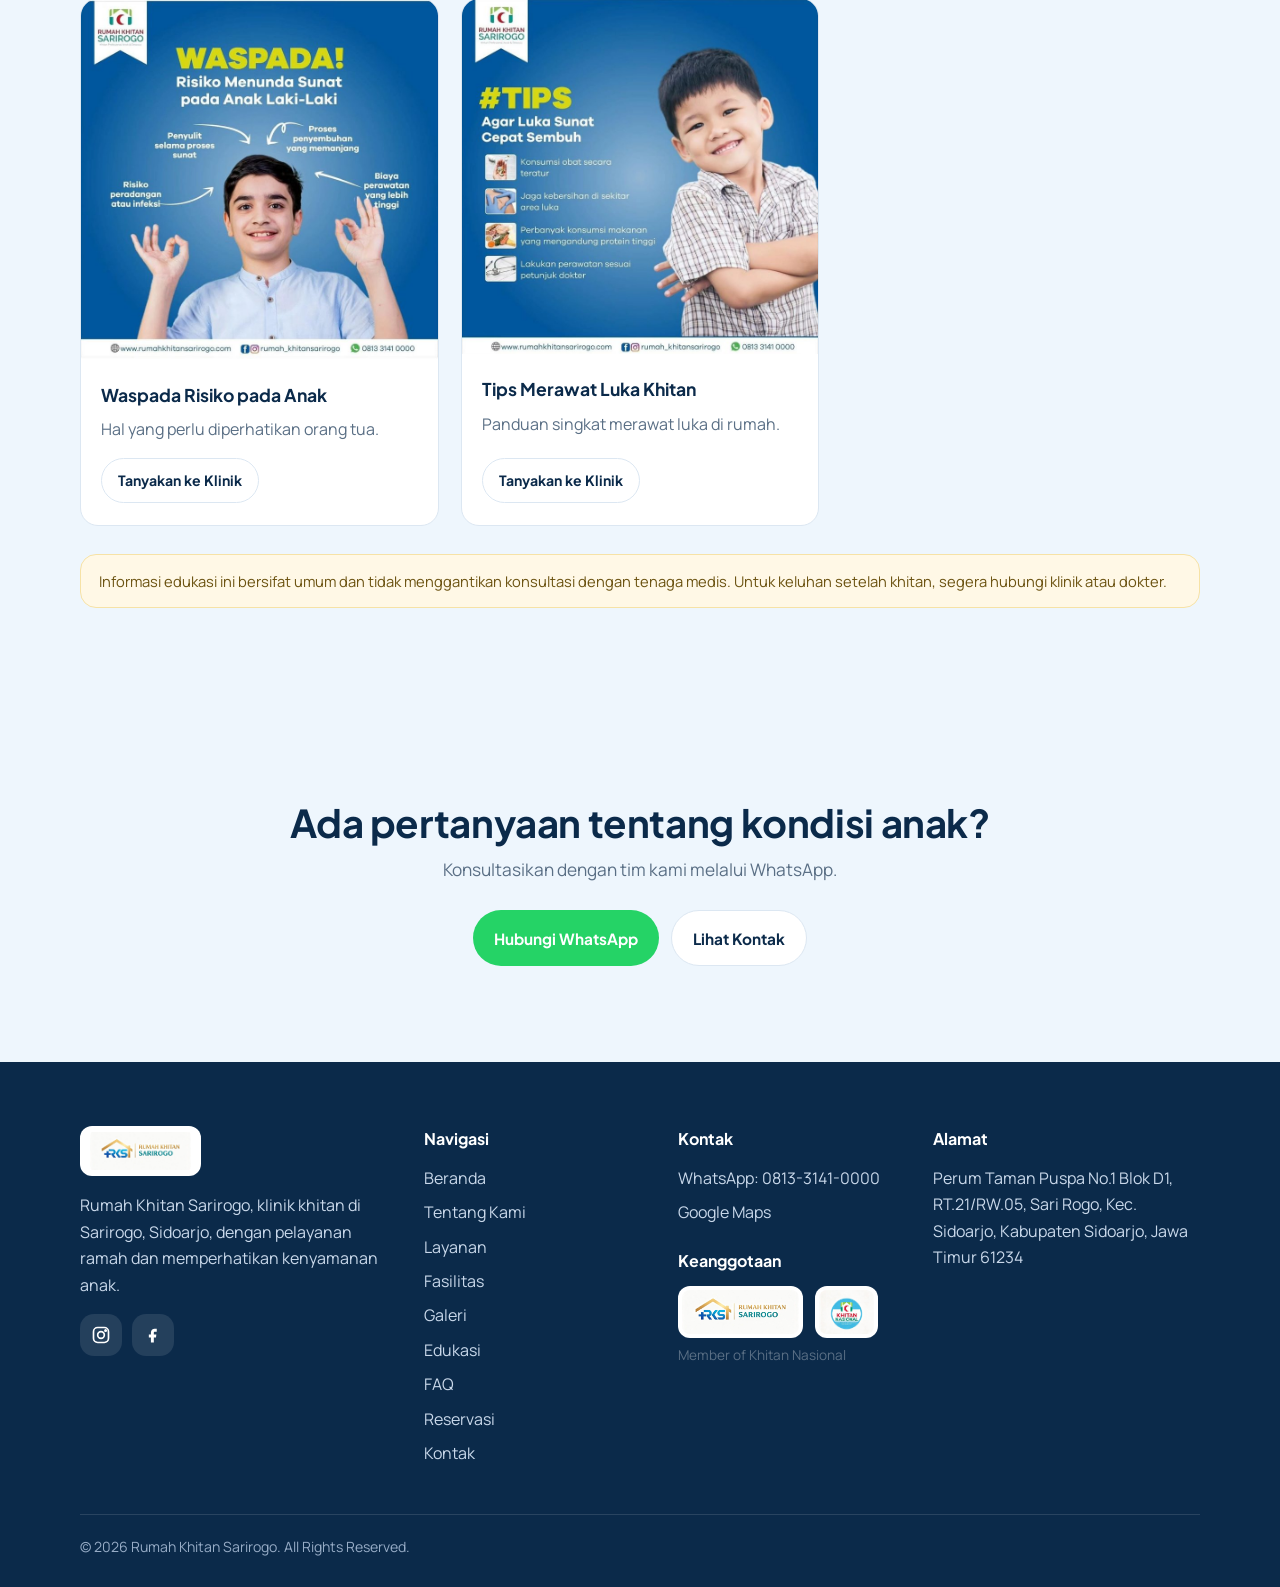
==== commit 8afbdab0: "Add files via upload" ====
--- a/edukasi.html
+++ b/edukasi.html
@@ -9,16 +9,16 @@
 <header class="site"><div class="wrap bar">
 <a href="index.html" aria-label="Rumah Khitan Sarirogo - Beranda"><img src="assets/img/logo-rks.jpg" alt="Logo Rumah Khitan Sarirogo" width="900" height="338"></a>
 <button class="burger" aria-label="Buka menu" aria-expanded="false" aria-controls="menu"><span></span><span></span><span></span></button>
-<nav class="menu" id="menu" aria-label="Navigasi utama"><a href="index.html">Beranda</a><a href="tentang.html">Tentang Kami</a><a href="layanan.html">Layanan</a><a href="fasilitas.html">Fasilitas</a><a href="galeri.html">Galeri</a><a href="edukasi.html">Edukasi</a><a href="faq.html">FAQ</a><a href="kontak.html">Kontak</a>
+<nav class="menu" id="menu" aria-label="Navigasi utama"><a href="index.html">Beranda</a><a href="tentang.html">Tentang Kami</a><a href="layanan.html">Layanan</a><a href="fasilitas.html">Fasilitas</a><a href="galeri.html">Galeri</a><a href="edukasi.html">Edukasi</a><a href="faq.html">FAQ</a><a href="reservasi.html">Reservasi</a><a href="kontak.html">Kontak</a>
 <a class="btn btn-primary" data-wa="">Konsultasi WhatsApp</a></nav></div></header>
 <main id="main"><section class="page-hero"><div class="wrap"><span class="eyebrow">Edukasi</span><h1>Informasi dan Edukasi Seputar Khitan</h1><p class="lead">Materi singkat untuk membantu orang tua mempersiapkan dan mendampingi anak.</p></div></section><section><div class="wrap split"><div class="round"><video controls preload="metadata" playsinline poster="assets/img/edu-tips-luka.jpg" style="width:100%;height:auto;background:#0b1f36" aria-label="Video perawatan setelah khitan"><source src="assets/video/edukasi-perawatan.mp4" type="video/mp4"></video></div><div class="reveal"><span class="eyebrow">Video</span><h2 style="margin-top:14px">Perawatan di rumah</h2><p>Mandi dan membersihkan tubuh anak setelah khitan. Ajarkan anak cara membersihkan diri dengan kain lap secara perlahan.</p></div></div></section><section class="alt"><div class="wrap"><div class="grid-3"><div class="poster reveal" style="--d:0.0s"><img src="assets/img/edu-khitan-bayi.jpg" alt="Khitan Bayi: Hal yang Perlu Diketahui" loading="lazy" width="800" height="800"><div><h3>Khitan Bayi: Hal yang Perlu Diketahui</h3><p>Informasi dasar khitan bayi untuk orang tua.</p><a class="btn btn-ghost" data-wa="Halo Rumah Khitan Sarirogo, saya ingin bertanya mengenai Khitan Bayi: Hal yang Perlu Diketahui. Mohon informasinya. Terima kasih.">Tanyakan ke Klinik</a></div></div><div class="poster reveal" style="--d:0.1s"><img src="assets/img/edu-persiapan.jpg" alt="Persiapan Khitan Bayi dan Anak" loading="lazy" width="800" height="800"><div><h3>Persiapan Khitan Bayi dan Anak</h3><p>Hal yang perlu disiapkan sebelum kunjungan.</p><a class="btn btn-ghost" data-wa="Halo Rumah Khitan Sarirogo, saya ingin bertanya mengenai Persiapan Khitan Bayi dan Anak. Mohon informasinya. Terima kasih.">Tanyakan ke Klinik</a></div></div><div class="poster reveal" style="--d:0.2s"><img src="assets/img/edu-anak-berani.jpg" alt="Anak Hebat Berani Sunat" loading="lazy" width="800" height="800"><div><h3>Anak Hebat Berani Sunat</h3><p>Tips membangun keberanian anak.</p><a class="btn btn-ghost" data-wa="Halo Rumah Khitan Sarirogo, saya ingin bertanya mengenai Anak Hebat Berani Sunat. Mohon informasinya. Terima kasih.">Tanyakan ke Klinik</a></div></div><div class="poster reveal" style="--d:0.0s"><img src="assets/img/edu-anak-takut.jpg" alt="Anak Takut Disunat? Jangan Dipaksa" loading="lazy" width="800" height="800"><div><h3>Anak Takut Disunat? Jangan Dipaksa</h3><p>Pahami perasaan anak dan pilih tempat yang nyaman.</p><a class="btn btn-ghost" data-wa="Halo Rumah Khitan Sarirogo, saya ingin bertanya mengenai Anak Takut Disunat? Jangan Dipaksa. Mohon informasinya. Terima kasih.">Tanyakan ke Klinik</a></div></div><div class="poster reveal" style="--d:0.1s"><img src="assets/img/edu-khitan-hari-ini.jpg" alt="Khitan Hari Ini, Besok Bisa Main Lagi" loading="lazy" width="800" height="800"><div><h3>Khitan Hari Ini, Besok Bisa Main Lagi</h3><p>Gambaran aktivitas setelah khitan.</p><a class="btn btn-ghost" data-wa="Halo Rumah Khitan Sarirogo, saya ingin bertanya mengenai Khitan Hari Ini, Besok Bisa Main Lagi. Mohon informasinya. Terima kasih.">Tanyakan ke Klinik</a></div></div><div class="poster reveal" style="--d:0.2s"><img src="assets/img/edu-teknologi-modern.jpg" alt="Mengenal Khitan Modern" loading="lazy" width="800" height="800"><div><h3>Mengenal Khitan Modern</h3><p>Keunggulan metode khitan modern secara umum.</p><a class="btn btn-ghost" data-wa="Halo Rumah Khitan Sarirogo, saya ingin bertanya mengenai Mengenal Khitan Modern. Mohon informasinya. Terima kasih.">Tanyakan ke Klinik</a></div></div><div class="poster reveal" style="--d:0.0s"><img src="assets/img/edu-jenis-khitan.jpg" alt="Pilihan Jenis Khitan" loading="lazy" width="800" height="800"><div><h3>Pilihan Jenis Khitan</h3><p>Beberapa jenis khitan yang dapat dikonsultasikan.</p><a class="btn btn-ghost" data-wa="Halo Rumah Khitan Sarirogo, saya ingin bertanya mengenai Pilihan Jenis Khitan. Mohon informasinya. Terima kasih.">Tanyakan ke Klinik</a></div></div><div class="poster reveal" style="--d:0.1s"><img src="assets/img/edu-kondisi-revisi.jpg" alt="Kondisi yang Perlu Revisi" loading="lazy" width="800" height="800"><div><h3>Kondisi yang Perlu Revisi</h3><p>Tanda hasil khitan yang perlu ditinjau ulang.</p><a class="btn btn-ghost" data-wa="Halo Rumah Khitan Sarirogo, saya ingin bertanya mengenai Kondisi yang Perlu Revisi. Mohon informasinya. Terima kasih.">Tanyakan ke Klinik</a></div></div><div class="poster reveal" style="--d:0.2s"><img src="assets/img/edu-gatal-bengkak.jpg" alt="Gatal dan Bengkak Pasca Khitan" loading="lazy" width="800" height="800"><div><h3>Gatal dan Bengkak Pasca Khitan</h3><p>Mana yang normal dan mana yang perlu diperiksa.</p><a class="btn btn-ghost" data-wa="Halo Rumah Khitan Sarirogo, saya ingin bertanya mengenai Gatal dan Bengkak Pasca Khitan. Mohon informasinya. Terima kasih.">Tanyakan ke Klinik</a></div></div><div class="poster reveal" style="--d:0.0s"><img src="assets/img/edu-waspada.jpg" alt="Waspada Risiko pada Anak" loading="lazy" width="800" height="800"><div><h3>Waspada Risiko pada Anak</h3><p>Hal yang perlu diperhatikan orang tua.</p><a class="btn btn-ghost" data-wa="Halo Rumah Khitan Sarirogo, saya ingin bertanya mengenai Waspada Risiko pada Anak. Mohon informasinya. Terima kasih.">Tanyakan ke Klinik</a></div></div><div class="poster reveal" style="--d:0.1s"><img src="assets/img/edu-tips-luka.jpg" alt="Tips Merawat Luka Khitan" loading="lazy" width="800" height="800"><div><h3>Tips Merawat Luka Khitan</h3><p>Panduan singkat merawat luka di rumah.</p><a class="btn btn-ghost" data-wa="Halo Rumah Khitan Sarirogo, saya ingin bertanya mengenai Tips Merawat Luka Khitan. Mohon informasinya. Terima kasih.">Tanyakan ke Klinik</a></div></div></div><div class="note" style="margin-top:28px">Informasi edukasi ini bersifat umum dan tidak menggantikan konsultasi dengan tenaga medis. Untuk keluhan setelah khitan, segera hubungi klinik atau dokter.</div></div></section><section class="alt"><div class="wrap center reveal"><h2>Ada pertanyaan tentang kondisi anak?</h2><p class="lead" style="margin-inline:auto">Konsultasikan dengan tim kami melalui WhatsApp.</p><div class="cta-row" style="justify-content:center"><a class="btn btn-wa" data-wa="Halo Rumah Khitan Sarirogo, saya ingin bertanya mengenai informasi layanan khitan. Mohon informasinya. Terima kasih.">Hubungi WhatsApp</a><a class="btn btn-ghost" href="kontak.html">Lihat Kontak</a></div></div></section></main>
 <footer class="site"><div class="wrap foot">
 <div><img src="assets/img/logo-rks.jpg" alt="Logo Rumah Khitan Sarirogo" width="900" height="338">
 <p style="color:#c9d8ea;margin-top:16px">Rumah Khitan Sarirogo, klinik khitan di Sarirogo, Sidoarjo, dengan pelayanan ramah dan memperhatikan kenyamanan anak.</p>
 <div class="social"><a href="https://www.instagram.com/rumah_khitansarirogo/" target="_blank" rel="noopener noreferrer" aria-label="Instagram Rumah Khitan Sarirogo"><svg viewBox="0 0 24 24" fill="none" stroke="#fff" stroke-width="2"><rect x="3" y="3" width="18" height="18" rx="5"/><circle cx="12" cy="12" r="4"/><circle cx="17.5" cy="6.5" r=".8" fill="#fff"/></svg></a><a href="https://www.facebook.com/share/1GsitP2pYk/" target="_blank" rel="noopener noreferrer" aria-label="Facebook Rumah Khitan Sarirogo"><svg viewBox="0 0 24 24"><path fill="#fff" d="M14 8h2.5V4.5H14c-2.5 0-4.5 2-4.5 4.5v2.5H7V15h2.5v6H13v-6h2.6l.4-3.5H13V9.2c0-.7.5-1.2 1-1.2z"/></svg></a></div></div>
-<div><h4>Navigasi</h4><ul><li><a href="index.html">Beranda</a></li><li><a href="tentang.html">Tentang Kami</a></li><li><a href="layanan.html">Layanan</a></li><li><a href="fasilitas.html">Fasilitas</a></li><li><a href="galeri.html">Galeri</a></li><li><a href="edukasi.html">Edukasi</a></li><li><a href="faq.html">FAQ</a></li><li><a href="kontak.html">Kontak</a></li></ul></div>
+<div><h4>Navigasi</h4><ul><li><a href="index.html">Beranda</a></li><li><a href="tentang.html">Tentang Kami</a></li><li><a href="layanan.html">Layanan</a></li><li><a href="fasilitas.html">Fasilitas</a></li><li><a href="galeri.html">Galeri</a></li><li><a href="edukasi.html">Edukasi</a></li><li><a href="faq.html">FAQ</a></li><li><a href="reservasi.html">Reservasi</a></li><li><a href="kontak.html">Kontak</a></li></ul></div>
 <div><h4>Kontak</h4><ul><li><a data-wa="">WhatsApp: 0813-3141-0000</a></li><li><a href="https://maps.app.goo.gl/oSvwCLQ6PUd3W9Mr6" target="_blank" rel="noopener noreferrer">Google Maps</a></li></ul>
-<h4 style="margin-top:22px">Keanggotaan</h4><img class="kn-foot" src="assets/img/khitan-nasional.jpg" alt="Logo Khitan Nasional" width="500" height="500"><p style="font-size:.85rem;margin-top:6px">Member of Khitan Nasional</p></div>
+<h4 style="margin-top:22px">Keanggotaan</h4><div class="kn-pair"><img src="assets/img/logo-rks.jpg" alt="Logo Rumah Khitan Sarirogo" width="900" height="338"><img src="assets/img/khitan-nasional.jpg" alt="Logo Khitan Nasional" width="500" height="500"></div><p style="font-size:.85rem;margin-top:6px">Member of Khitan Nasional</p></div>
 <div><h4>Alamat</h4><p style="color:#c9d8ea">Perum Taman Puspa No.1 Blok D1, RT.21/RW.05, Sari Rogo, Kec. Sidoarjo, Kabupaten Sidoarjo, Jawa Timur 61234</p></div>
 </div><div class="wrap copy">© 2026 Rumah Khitan Sarirogo. All Rights Reserved.</div></footer>
 <a class="fab" data-wa="" aria-label="Konsultasi via WhatsApp">Konsultasi WhatsApp</a>
--- a/assets/css/style.css
+++ b/assets/css/style.css
@@ -158,3 +158,23 @@
 .steps li:before{content:counter(s);display:grid;place-items:center;width:40px;height:40px;border-radius:50%;background:var(--blue);color:#fff;font:800 1rem "Plus Jakarta Sans";margin-bottom:12px}
 @media(max-width:900px){.masonry{columns:2}.steps{grid-template-columns:1fr}}
 @media(max-width:560px){.masonry{columns:1}.member img{height:64px}}
+/* v3: no cropping, reliable image reveal, reservation */
+.photo,.gal,.round,.poster{overflow:hidden;position:relative}
+.photo img,.poster img,.gal img,.masonry img,.round img,.frame img{width:100%;height:auto;aspect-ratio:auto;object-fit:initial}
+.photo.fit img{background:#fff;object-fit:contain}
+.gal{aspect-ratio:auto;display:block;width:100%;padding:0;border:0}
+.photo::after{content:"";position:absolute;inset:0;background:linear-gradient(105deg,transparent 40%,rgba(255,255,255,.35) 50%,transparent 60%);transform:translateX(-120%);transition:transform 1s ease;pointer-events:none}
+.photo:hover::after{transform:translateX(120%)}
+.photo:hover img,.gal:hover img,.round:hover img,.poster:hover img{transform:scale(1.05);transition:transform 1s ease}
+.clip{opacity:0;transform:translateY(34px) scale(1.04);filter:blur(8px);transition:opacity 1.1s ease,transform 1.2s cubic-bezier(.2,.7,.2,1),filter 1s ease}
+.clip.in{opacity:1;transform:none;filter:none}
+.photo.reveal{transform:translateY(30px) scale(.98)}
+.photo.reveal.in{transform:none}
+.kn-pair{display:flex;gap:12px;align-items:center;flex-wrap:wrap}
+.kn-pair img{height:52px;width:auto;background:#fff;border-radius:12px;padding:4px}
+.resv-grid{display:grid;grid-template-columns:1.1fr .9fr;gap:28px;align-items:start}
+.two{display:grid;grid-template-columns:1fr 1fr;gap:14px}
+.field select,.field input{background:#fff}
+@media(min-width:1181px){nav.menu a{padding:.5rem .55rem;font-size:.86rem}}
+@media(max-width:900px){.resv-grid{grid-template-columns:1fr}}
+@media(max-width:560px){.two{grid-template-columns:1fr}}
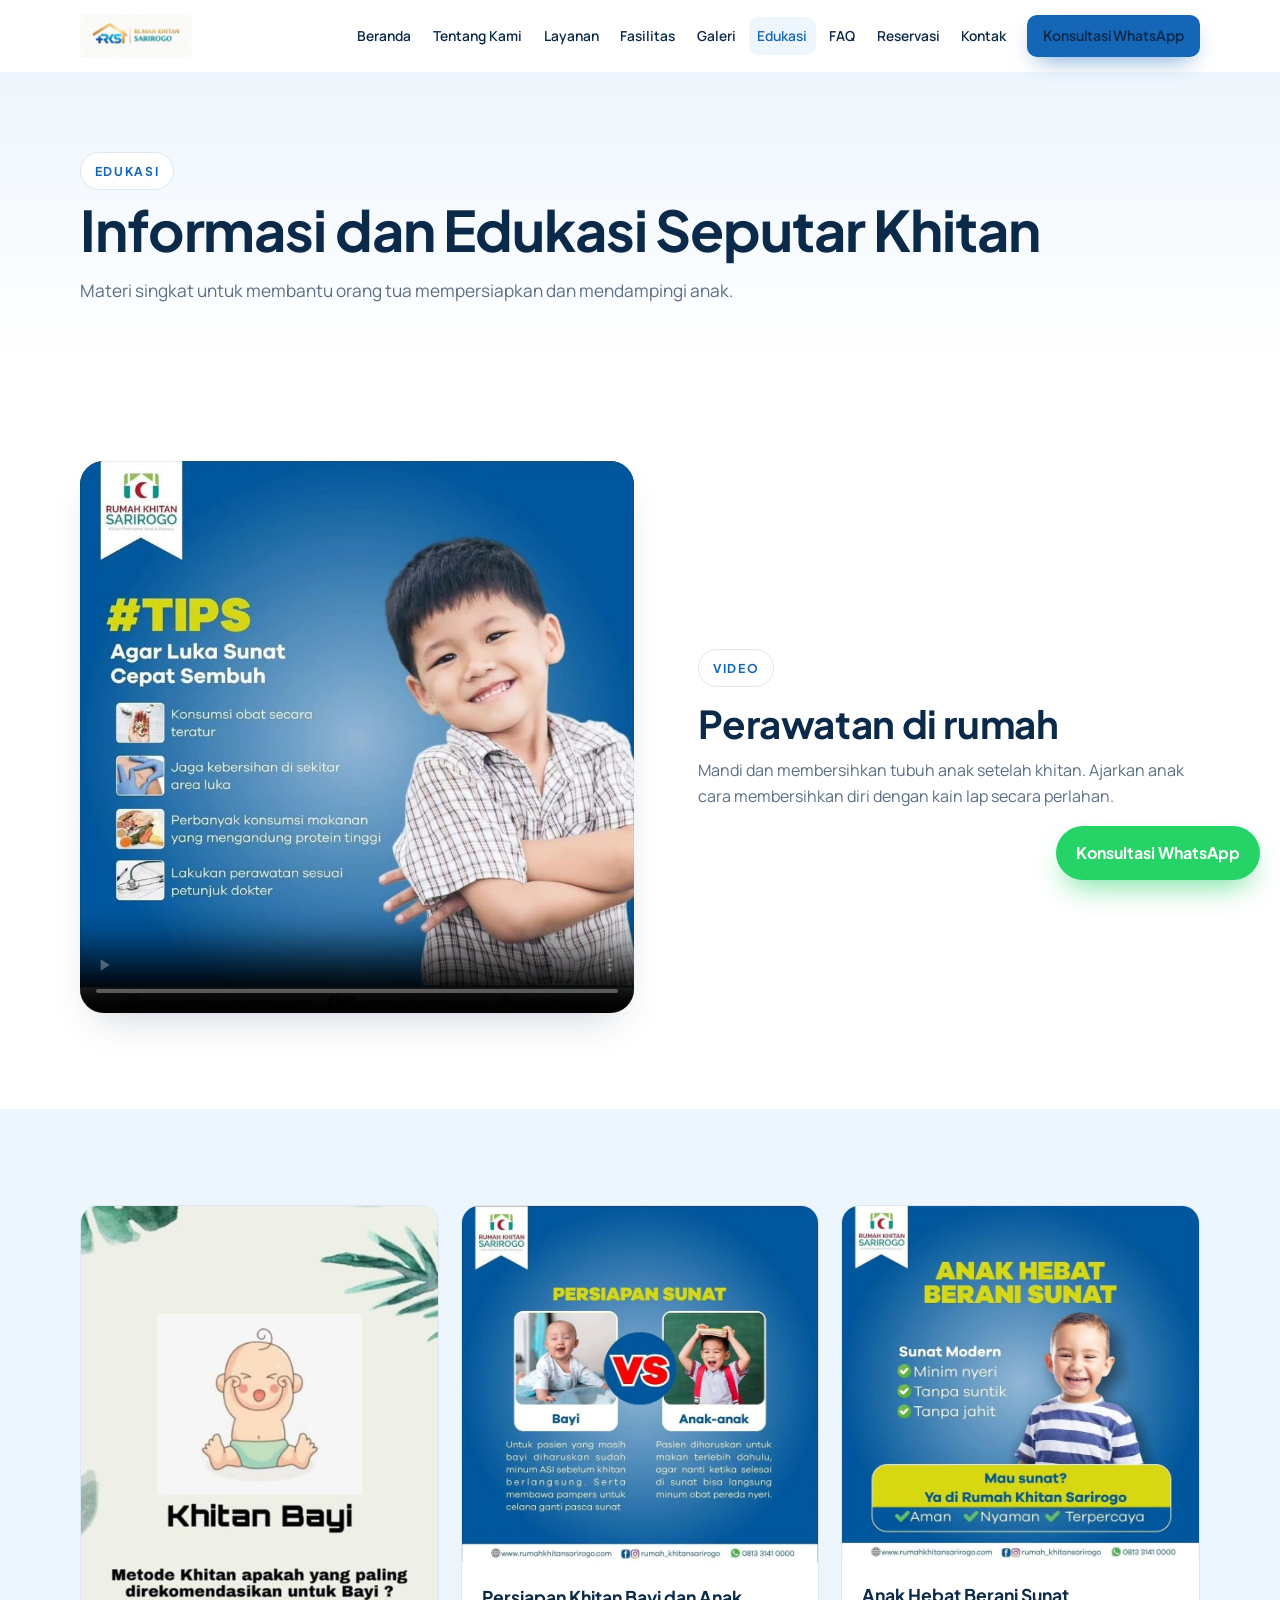
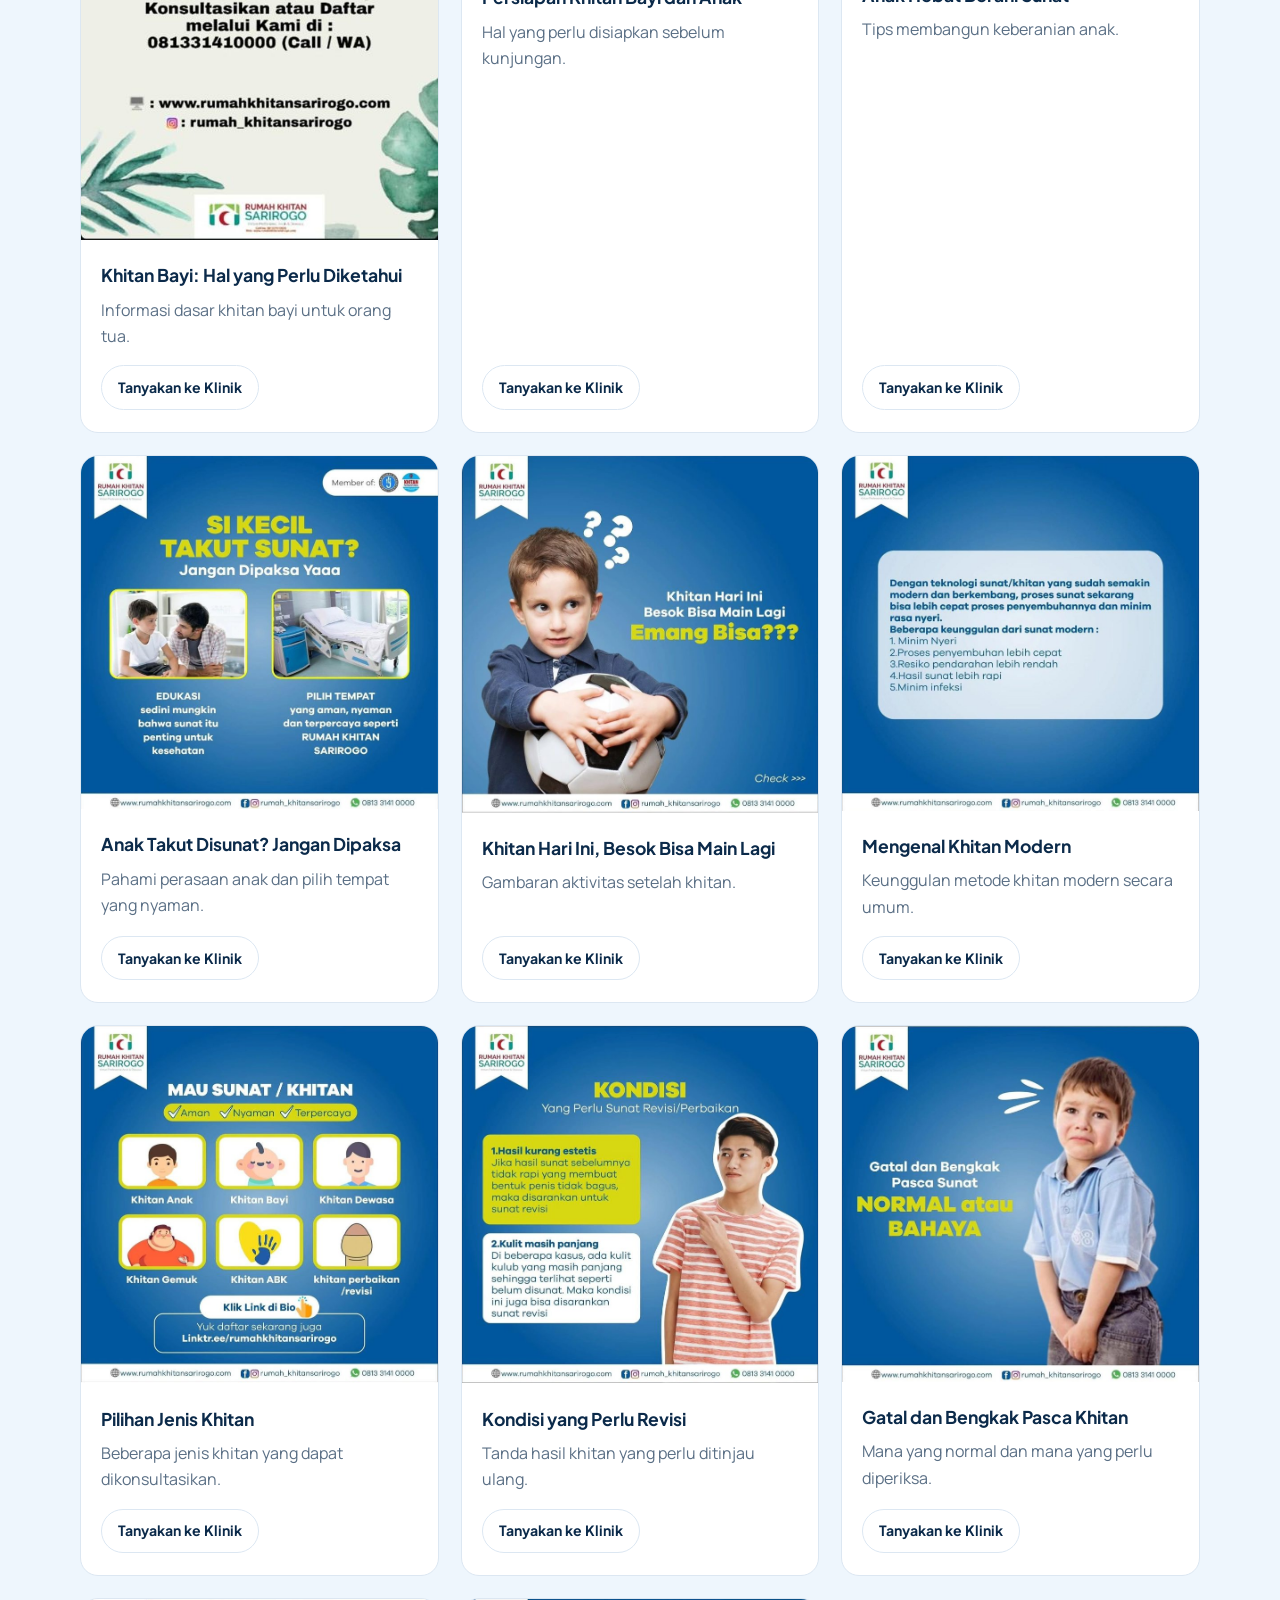
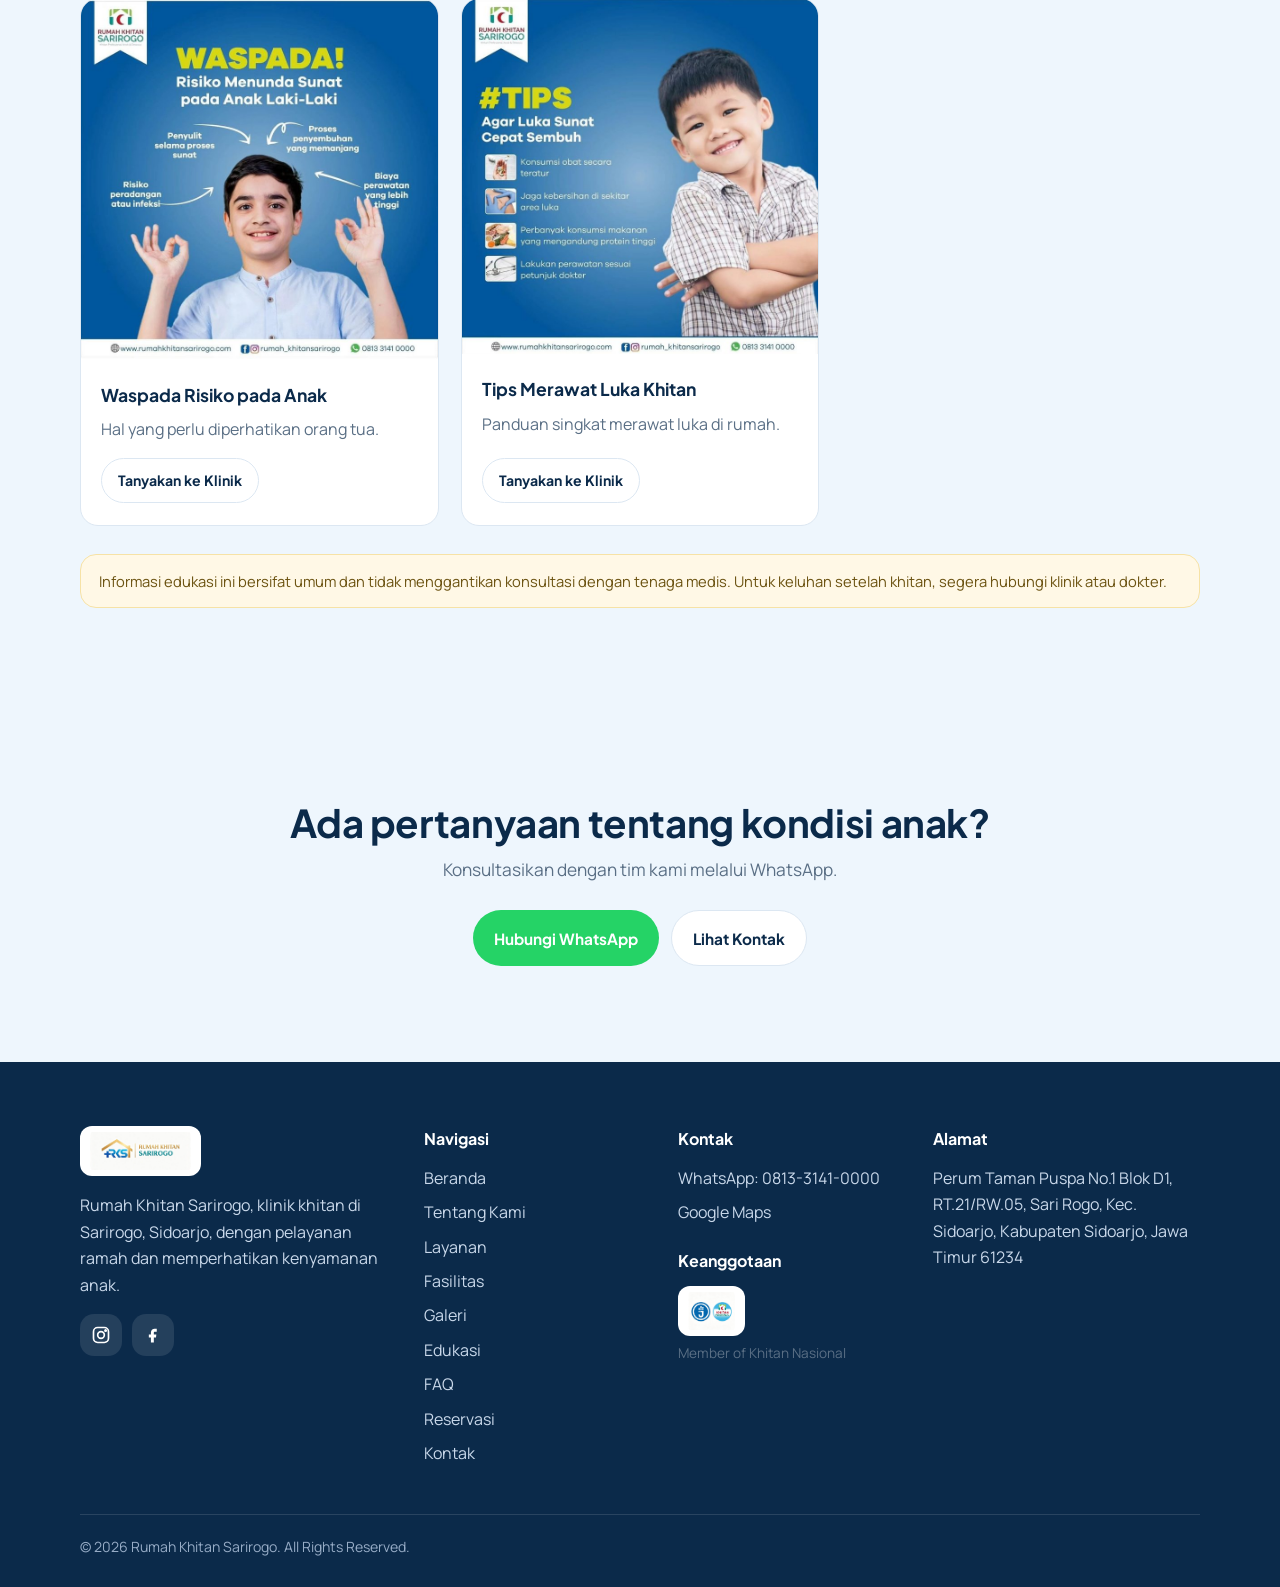
==== commit 4b41f21f: "Add files via upload" ====
--- a/edukasi.html
+++ b/edukasi.html
@@ -1,7 +1,7 @@
 <!doctype html><html lang="id"><head><meta charset="utf-8">
 <meta name="viewport" content="width=device-width,initial-scale=1">
 <title>Edukasi Khitan | Rumah Khitan Sarirogo</title><meta name="description" content="Informasi dan edukasi seputar khitan bayi dan anak: persiapan, perawatan setelah khitan, dan hal yang perlu diperhatikan orang tua.">
-<link rel="canonical" href="https://www.rumahkhitansarirogo.com/edukasi.html"><link rel="icon" href="assets/img/symbol-rks.jpg">
+<link rel="canonical" href="https://www.rumahkhitansarirogo.com/edukasi.html">
 <meta property="og:type" content="website"><meta property="og:title" content="Edukasi Khitan | Rumah Khitan Sarirogo"><meta property="og:description" content="Informasi dan edukasi seputar khitan bayi dan anak: persiapan, perawatan setelah khitan, dan hal yang perlu diperhatikan orang tua."><meta property="og:url" content="https://www.rumahkhitansarirogo.com/edukasi.html"><meta property="og:image" content="https://www.rumahkhitansarirogo.com/assets/img/klinik-depan-1.jpg"><meta property="og:locale" content="id_ID">
 <link rel="preconnect" href="https://fonts.googleapis.com"><link rel="preconnect" href="https://fonts.gstatic.com" crossorigin>
 <link href="https://fonts.googleapis.com/css2?family=Manrope:wght@400;500;600;700&family=Plus+Jakarta+Sans:wght@600;700;800&display=swap" rel="stylesheet">
@@ -11,14 +11,14 @@
 <button class="burger" aria-label="Buka menu" aria-expanded="false" aria-controls="menu"><span></span><span></span><span></span></button>
 <nav class="menu" id="menu" aria-label="Navigasi utama"><a href="index.html">Beranda</a><a href="tentang.html">Tentang Kami</a><a href="layanan.html">Layanan</a><a href="fasilitas.html">Fasilitas</a><a href="galeri.html">Galeri</a><a href="edukasi.html">Edukasi</a><a href="faq.html">FAQ</a><a href="reservasi.html">Reservasi</a><a href="kontak.html">Kontak</a>
 <a class="btn btn-primary" data-wa="">Konsultasi WhatsApp</a></nav></div></header>
-<main id="main"><section class="page-hero"><div class="wrap"><span class="eyebrow">Edukasi</span><h1>Informasi dan Edukasi Seputar Khitan</h1><p class="lead">Materi singkat untuk membantu orang tua mempersiapkan dan mendampingi anak.</p></div></section><section><div class="wrap split"><div class="round"><video controls preload="metadata" playsinline poster="assets/img/edu-tips-luka.jpg" style="width:100%;height:auto;background:#0b1f36" aria-label="Video perawatan setelah khitan"><source src="assets/video/edukasi-perawatan.mp4" type="video/mp4"></video></div><div class="reveal"><span class="eyebrow">Video</span><h2 style="margin-top:14px">Perawatan di rumah</h2><p>Mandi dan membersihkan tubuh anak setelah khitan. Ajarkan anak cara membersihkan diri dengan kain lap secara perlahan.</p></div></div></section><section class="alt"><div class="wrap"><div class="grid-3"><div class="poster reveal" style="--d:0.0s"><img src="assets/img/edu-khitan-bayi.jpg" alt="Khitan Bayi: Hal yang Perlu Diketahui" loading="lazy" width="800" height="800"><div><h3>Khitan Bayi: Hal yang Perlu Diketahui</h3><p>Informasi dasar khitan bayi untuk orang tua.</p><a class="btn btn-ghost" data-wa="Halo Rumah Khitan Sarirogo, saya ingin bertanya mengenai Khitan Bayi: Hal yang Perlu Diketahui. Mohon informasinya. Terima kasih.">Tanyakan ke Klinik</a></div></div><div class="poster reveal" style="--d:0.1s"><img src="assets/img/edu-persiapan.jpg" alt="Persiapan Khitan Bayi dan Anak" loading="lazy" width="800" height="800"><div><h3>Persiapan Khitan Bayi dan Anak</h3><p>Hal yang perlu disiapkan sebelum kunjungan.</p><a class="btn btn-ghost" data-wa="Halo Rumah Khitan Sarirogo, saya ingin bertanya mengenai Persiapan Khitan Bayi dan Anak. Mohon informasinya. Terima kasih.">Tanyakan ke Klinik</a></div></div><div class="poster reveal" style="--d:0.2s"><img src="assets/img/edu-anak-berani.jpg" alt="Anak Hebat Berani Sunat" loading="lazy" width="800" height="800"><div><h3>Anak Hebat Berani Sunat</h3><p>Tips membangun keberanian anak.</p><a class="btn btn-ghost" data-wa="Halo Rumah Khitan Sarirogo, saya ingin bertanya mengenai Anak Hebat Berani Sunat. Mohon informasinya. Terima kasih.">Tanyakan ke Klinik</a></div></div><div class="poster reveal" style="--d:0.0s"><img src="assets/img/edu-anak-takut.jpg" alt="Anak Takut Disunat? Jangan Dipaksa" loading="lazy" width="800" height="800"><div><h3>Anak Takut Disunat? Jangan Dipaksa</h3><p>Pahami perasaan anak dan pilih tempat yang nyaman.</p><a class="btn btn-ghost" data-wa="Halo Rumah Khitan Sarirogo, saya ingin bertanya mengenai Anak Takut Disunat? Jangan Dipaksa. Mohon informasinya. Terima kasih.">Tanyakan ke Klinik</a></div></div><div class="poster reveal" style="--d:0.1s"><img src="assets/img/edu-khitan-hari-ini.jpg" alt="Khitan Hari Ini, Besok Bisa Main Lagi" loading="lazy" width="800" height="800"><div><h3>Khitan Hari Ini, Besok Bisa Main Lagi</h3><p>Gambaran aktivitas setelah khitan.</p><a class="btn btn-ghost" data-wa="Halo Rumah Khitan Sarirogo, saya ingin bertanya mengenai Khitan Hari Ini, Besok Bisa Main Lagi. Mohon informasinya. Terima kasih.">Tanyakan ke Klinik</a></div></div><div class="poster reveal" style="--d:0.2s"><img src="assets/img/edu-teknologi-modern.jpg" alt="Mengenal Khitan Modern" loading="lazy" width="800" height="800"><div><h3>Mengenal Khitan Modern</h3><p>Keunggulan metode khitan modern secara umum.</p><a class="btn btn-ghost" data-wa="Halo Rumah Khitan Sarirogo, saya ingin bertanya mengenai Mengenal Khitan Modern. Mohon informasinya. Terima kasih.">Tanyakan ke Klinik</a></div></div><div class="poster reveal" style="--d:0.0s"><img src="assets/img/edu-jenis-khitan.jpg" alt="Pilihan Jenis Khitan" loading="lazy" width="800" height="800"><div><h3>Pilihan Jenis Khitan</h3><p>Beberapa jenis khitan yang dapat dikonsultasikan.</p><a class="btn btn-ghost" data-wa="Halo Rumah Khitan Sarirogo, saya ingin bertanya mengenai Pilihan Jenis Khitan. Mohon informasinya. Terima kasih.">Tanyakan ke Klinik</a></div></div><div class="poster reveal" style="--d:0.1s"><img src="assets/img/edu-kondisi-revisi.jpg" alt="Kondisi yang Perlu Revisi" loading="lazy" width="800" height="800"><div><h3>Kondisi yang Perlu Revisi</h3><p>Tanda hasil khitan yang perlu ditinjau ulang.</p><a class="btn btn-ghost" data-wa="Halo Rumah Khitan Sarirogo, saya ingin bertanya mengenai Kondisi yang Perlu Revisi. Mohon informasinya. Terima kasih.">Tanyakan ke Klinik</a></div></div><div class="poster reveal" style="--d:0.2s"><img src="assets/img/edu-gatal-bengkak.jpg" alt="Gatal dan Bengkak Pasca Khitan" loading="lazy" width="800" height="800"><div><h3>Gatal dan Bengkak Pasca Khitan</h3><p>Mana yang normal dan mana yang perlu diperiksa.</p><a class="btn btn-ghost" data-wa="Halo Rumah Khitan Sarirogo, saya ingin bertanya mengenai Gatal dan Bengkak Pasca Khitan. Mohon informasinya. Terima kasih.">Tanyakan ke Klinik</a></div></div><div class="poster reveal" style="--d:0.0s"><img src="assets/img/edu-waspada.jpg" alt="Waspada Risiko pada Anak" loading="lazy" width="800" height="800"><div><h3>Waspada Risiko pada Anak</h3><p>Hal yang perlu diperhatikan orang tua.</p><a class="btn btn-ghost" data-wa="Halo Rumah Khitan Sarirogo, saya ingin bertanya mengenai Waspada Risiko pada Anak. Mohon informasinya. Terima kasih.">Tanyakan ke Klinik</a></div></div><div class="poster reveal" style="--d:0.1s"><img src="assets/img/edu-tips-luka.jpg" alt="Tips Merawat Luka Khitan" loading="lazy" width="800" height="800"><div><h3>Tips Merawat Luka Khitan</h3><p>Panduan singkat merawat luka di rumah.</p><a class="btn btn-ghost" data-wa="Halo Rumah Khitan Sarirogo, saya ingin bertanya mengenai Tips Merawat Luka Khitan. Mohon informasinya. Terima kasih.">Tanyakan ke Klinik</a></div></div></div><div class="note" style="margin-top:28px">Informasi edukasi ini bersifat umum dan tidak menggantikan konsultasi dengan tenaga medis. Untuk keluhan setelah khitan, segera hubungi klinik atau dokter.</div></div></section><section class="alt"><div class="wrap center reveal"><h2>Ada pertanyaan tentang kondisi anak?</h2><p class="lead" style="margin-inline:auto">Konsultasikan dengan tim kami melalui WhatsApp.</p><div class="cta-row" style="justify-content:center"><a class="btn btn-wa" data-wa="Halo Rumah Khitan Sarirogo, saya ingin bertanya mengenai informasi layanan khitan. Mohon informasinya. Terima kasih.">Hubungi WhatsApp</a><a class="btn btn-ghost" href="kontak.html">Lihat Kontak</a></div></div></section></main>
+<main id="main"><section class="page-hero"><div class="wrap"><span class="eyebrow">Edukasi</span><h1>Informasi dan Edukasi Seputar Khitan</h1><p class="lead">Materi singkat untuk membantu orang tua mempersiapkan dan mendampingi anak.</p></div></section><section><div class="wrap split"><div class="round"><video controls preload="metadata" playsinline poster="assets/img/edu-tips-luka.jpg" style="width:100%;height:auto;background:#0b1f36" aria-label="Video perawatan setelah khitan"><source src="assets/video/edukasi-perawatan.mp4" type="video/mp4"></video></div><div class="reveal"><span class="eyebrow">Video</span><h2 style="margin-top:14px">Perawatan di rumah</h2><p>Mandi dan membersihkan tubuh anak setelah khitan. Ajarkan anak cara membersihkan diri dengan kain lap secara perlahan.</p></div></div></section><section class="alt"><div class="wrap"><div class="grid-3"><div class="poster reveal" style="--d:0.0s"><img src="assets/img/edu-khitan-bayi.jpg" alt="Khitan Bayi: Hal yang Perlu Diketahui" width="800" height="800"><div><h3>Khitan Bayi: Hal yang Perlu Diketahui</h3><p>Informasi dasar khitan bayi untuk orang tua.</p><a class="btn btn-ghost" data-wa="Halo Rumah Khitan Sarirogo, saya ingin bertanya mengenai Khitan Bayi: Hal yang Perlu Diketahui. Mohon informasinya. Terima kasih.">Tanyakan ke Klinik</a></div></div><div class="poster reveal" style="--d:0.1s"><img src="assets/img/edu-persiapan.jpg" alt="Persiapan Khitan Bayi dan Anak" width="800" height="800"><div><h3>Persiapan Khitan Bayi dan Anak</h3><p>Hal yang perlu disiapkan sebelum kunjungan.</p><a class="btn btn-ghost" data-wa="Halo Rumah Khitan Sarirogo, saya ingin bertanya mengenai Persiapan Khitan Bayi dan Anak. Mohon informasinya. Terima kasih.">Tanyakan ke Klinik</a></div></div><div class="poster reveal" style="--d:0.2s"><img src="assets/img/edu-anak-berani.jpg" alt="Anak Hebat Berani Sunat" width="800" height="800"><div><h3>Anak Hebat Berani Sunat</h3><p>Tips membangun keberanian anak.</p><a class="btn btn-ghost" data-wa="Halo Rumah Khitan Sarirogo, saya ingin bertanya mengenai Anak Hebat Berani Sunat. Mohon informasinya. Terima kasih.">Tanyakan ke Klinik</a></div></div><div class="poster reveal" style="--d:0.0s"><img src="assets/img/edu-anak-takut.jpg" alt="Anak Takut Disunat? Jangan Dipaksa" width="800" height="800"><div><h3>Anak Takut Disunat? Jangan Dipaksa</h3><p>Pahami perasaan anak dan pilih tempat yang nyaman.</p><a class="btn btn-ghost" data-wa="Halo Rumah Khitan Sarirogo, saya ingin bertanya mengenai Anak Takut Disunat? Jangan Dipaksa. Mohon informasinya. Terima kasih.">Tanyakan ke Klinik</a></div></div><div class="poster reveal" style="--d:0.1s"><img src="assets/img/edu-khitan-hari-ini.jpg" alt="Khitan Hari Ini, Besok Bisa Main Lagi" width="800" height="800"><div><h3>Khitan Hari Ini, Besok Bisa Main Lagi</h3><p>Gambaran aktivitas setelah khitan.</p><a class="btn btn-ghost" data-wa="Halo Rumah Khitan Sarirogo, saya ingin bertanya mengenai Khitan Hari Ini, Besok Bisa Main Lagi. Mohon informasinya. Terima kasih.">Tanyakan ke Klinik</a></div></div><div class="poster reveal" style="--d:0.2s"><img src="assets/img/edu-teknologi-modern.jpg" alt="Mengenal Khitan Modern" width="800" height="800"><div><h3>Mengenal Khitan Modern</h3><p>Keunggulan metode khitan modern secara umum.</p><a class="btn btn-ghost" data-wa="Halo Rumah Khitan Sarirogo, saya ingin bertanya mengenai Mengenal Khitan Modern. Mohon informasinya. Terima kasih.">Tanyakan ke Klinik</a></div></div><div class="poster reveal" style="--d:0.0s"><img src="assets/img/edu-jenis-khitan.jpg" alt="Pilihan Jenis Khitan" width="800" height="800"><div><h3>Pilihan Jenis Khitan</h3><p>Beberapa jenis khitan yang dapat dikonsultasikan.</p><a class="btn btn-ghost" data-wa="Halo Rumah Khitan Sarirogo, saya ingin bertanya mengenai Pilihan Jenis Khitan. Mohon informasinya. Terima kasih.">Tanyakan ke Klinik</a></div></div><div class="poster reveal" style="--d:0.1s"><img src="assets/img/edu-kondisi-revisi.jpg" alt="Kondisi yang Perlu Revisi" width="800" height="800"><div><h3>Kondisi yang Perlu Revisi</h3><p>Tanda hasil khitan yang perlu ditinjau ulang.</p><a class="btn btn-ghost" data-wa="Halo Rumah Khitan Sarirogo, saya ingin bertanya mengenai Kondisi yang Perlu Revisi. Mohon informasinya. Terima kasih.">Tanyakan ke Klinik</a></div></div><div class="poster reveal" style="--d:0.2s"><img src="assets/img/edu-gatal-bengkak.jpg" alt="Gatal dan Bengkak Pasca Khitan" width="800" height="800"><div><h3>Gatal dan Bengkak Pasca Khitan</h3><p>Mana yang normal dan mana yang perlu diperiksa.</p><a class="btn btn-ghost" data-wa="Halo Rumah Khitan Sarirogo, saya ingin bertanya mengenai Gatal dan Bengkak Pasca Khitan. Mohon informasinya. Terima kasih.">Tanyakan ke Klinik</a></div></div><div class="poster reveal" style="--d:0.0s"><img src="assets/img/edu-waspada.jpg" alt="Waspada Risiko pada Anak" width="800" height="800"><div><h3>Waspada Risiko pada Anak</h3><p>Hal yang perlu diperhatikan orang tua.</p><a class="btn btn-ghost" data-wa="Halo Rumah Khitan Sarirogo, saya ingin bertanya mengenai Waspada Risiko pada Anak. Mohon informasinya. Terima kasih.">Tanyakan ke Klinik</a></div></div><div class="poster reveal" style="--d:0.1s"><img src="assets/img/edu-tips-luka.jpg" alt="Tips Merawat Luka Khitan" width="800" height="800"><div><h3>Tips Merawat Luka Khitan</h3><p>Panduan singkat merawat luka di rumah.</p><a class="btn btn-ghost" data-wa="Halo Rumah Khitan Sarirogo, saya ingin bertanya mengenai Tips Merawat Luka Khitan. Mohon informasinya. Terima kasih.">Tanyakan ke Klinik</a></div></div></div><div class="note" style="margin-top:28px">Informasi edukasi ini bersifat umum dan tidak menggantikan konsultasi dengan tenaga medis. Untuk keluhan setelah khitan, segera hubungi klinik atau dokter.</div></div></section><section class="alt"><div class="wrap center reveal"><h2>Ada pertanyaan tentang kondisi anak?</h2><p class="lead" style="margin-inline:auto">Konsultasikan dengan tim kami melalui WhatsApp.</p><div class="cta-row" style="justify-content:center"><a class="btn btn-wa" data-wa="Halo Rumah Khitan Sarirogo, saya ingin bertanya mengenai informasi layanan khitan. Mohon informasinya. Terima kasih.">Hubungi WhatsApp</a><a class="btn btn-ghost" href="kontak.html">Lihat Kontak</a></div></div></section></main>
 <footer class="site"><div class="wrap foot">
 <div><img src="assets/img/logo-rks.jpg" alt="Logo Rumah Khitan Sarirogo" width="900" height="338">
 <p style="color:#c9d8ea;margin-top:16px">Rumah Khitan Sarirogo, klinik khitan di Sarirogo, Sidoarjo, dengan pelayanan ramah dan memperhatikan kenyamanan anak.</p>
 <div class="social"><a href="https://www.instagram.com/rumah_khitansarirogo/" target="_blank" rel="noopener noreferrer" aria-label="Instagram Rumah Khitan Sarirogo"><svg viewBox="0 0 24 24" fill="none" stroke="#fff" stroke-width="2"><rect x="3" y="3" width="18" height="18" rx="5"/><circle cx="12" cy="12" r="4"/><circle cx="17.5" cy="6.5" r=".8" fill="#fff"/></svg></a><a href="https://www.facebook.com/share/1GsitP2pYk/" target="_blank" rel="noopener noreferrer" aria-label="Facebook Rumah Khitan Sarirogo"><svg viewBox="0 0 24 24"><path fill="#fff" d="M14 8h2.5V4.5H14c-2.5 0-4.5 2-4.5 4.5v2.5H7V15h2.5v6H13v-6h2.6l.4-3.5H13V9.2c0-.7.5-1.2 1-1.2z"/></svg></a></div></div>
 <div><h4>Navigasi</h4><ul><li><a href="index.html">Beranda</a></li><li><a href="tentang.html">Tentang Kami</a></li><li><a href="layanan.html">Layanan</a></li><li><a href="fasilitas.html">Fasilitas</a></li><li><a href="galeri.html">Galeri</a></li><li><a href="edukasi.html">Edukasi</a></li><li><a href="faq.html">FAQ</a></li><li><a href="reservasi.html">Reservasi</a></li><li><a href="kontak.html">Kontak</a></li></ul></div>
 <div><h4>Kontak</h4><ul><li><a data-wa="">WhatsApp: 0813-3141-0000</a></li><li><a href="https://maps.app.goo.gl/oSvwCLQ6PUd3W9Mr6" target="_blank" rel="noopener noreferrer">Google Maps</a></li></ul>
-<h4 style="margin-top:22px">Keanggotaan</h4><div class="kn-pair"><img src="assets/img/logo-rks.jpg" alt="Logo Rumah Khitan Sarirogo" width="900" height="338"><img src="assets/img/khitan-nasional.jpg" alt="Logo Khitan Nasional" width="500" height="500"></div><p style="font-size:.85rem;margin-top:6px">Member of Khitan Nasional</p></div>
+<h4 style="margin-top:22px">Keanggotaan</h4><img src="assets/img/member-rks-khitan-nasional.jpg" alt="Member of Khitan Nasional" width="900" height="900"><p style="font-size:.85rem;margin-top:6px">Member of Khitan Nasional</p></div>
 <div><h4>Alamat</h4><p style="color:#c9d8ea">Perum Taman Puspa No.1 Blok D1, RT.21/RW.05, Sari Rogo, Kec. Sidoarjo, Kabupaten Sidoarjo, Jawa Timur 61234</p></div>
 </div><div class="wrap copy">© 2026 Rumah Khitan Sarirogo. All Rights Reserved.</div></footer>
 <a class="fab" data-wa="" aria-label="Konsultasi via WhatsApp">Konsultasi WhatsApp</a>
